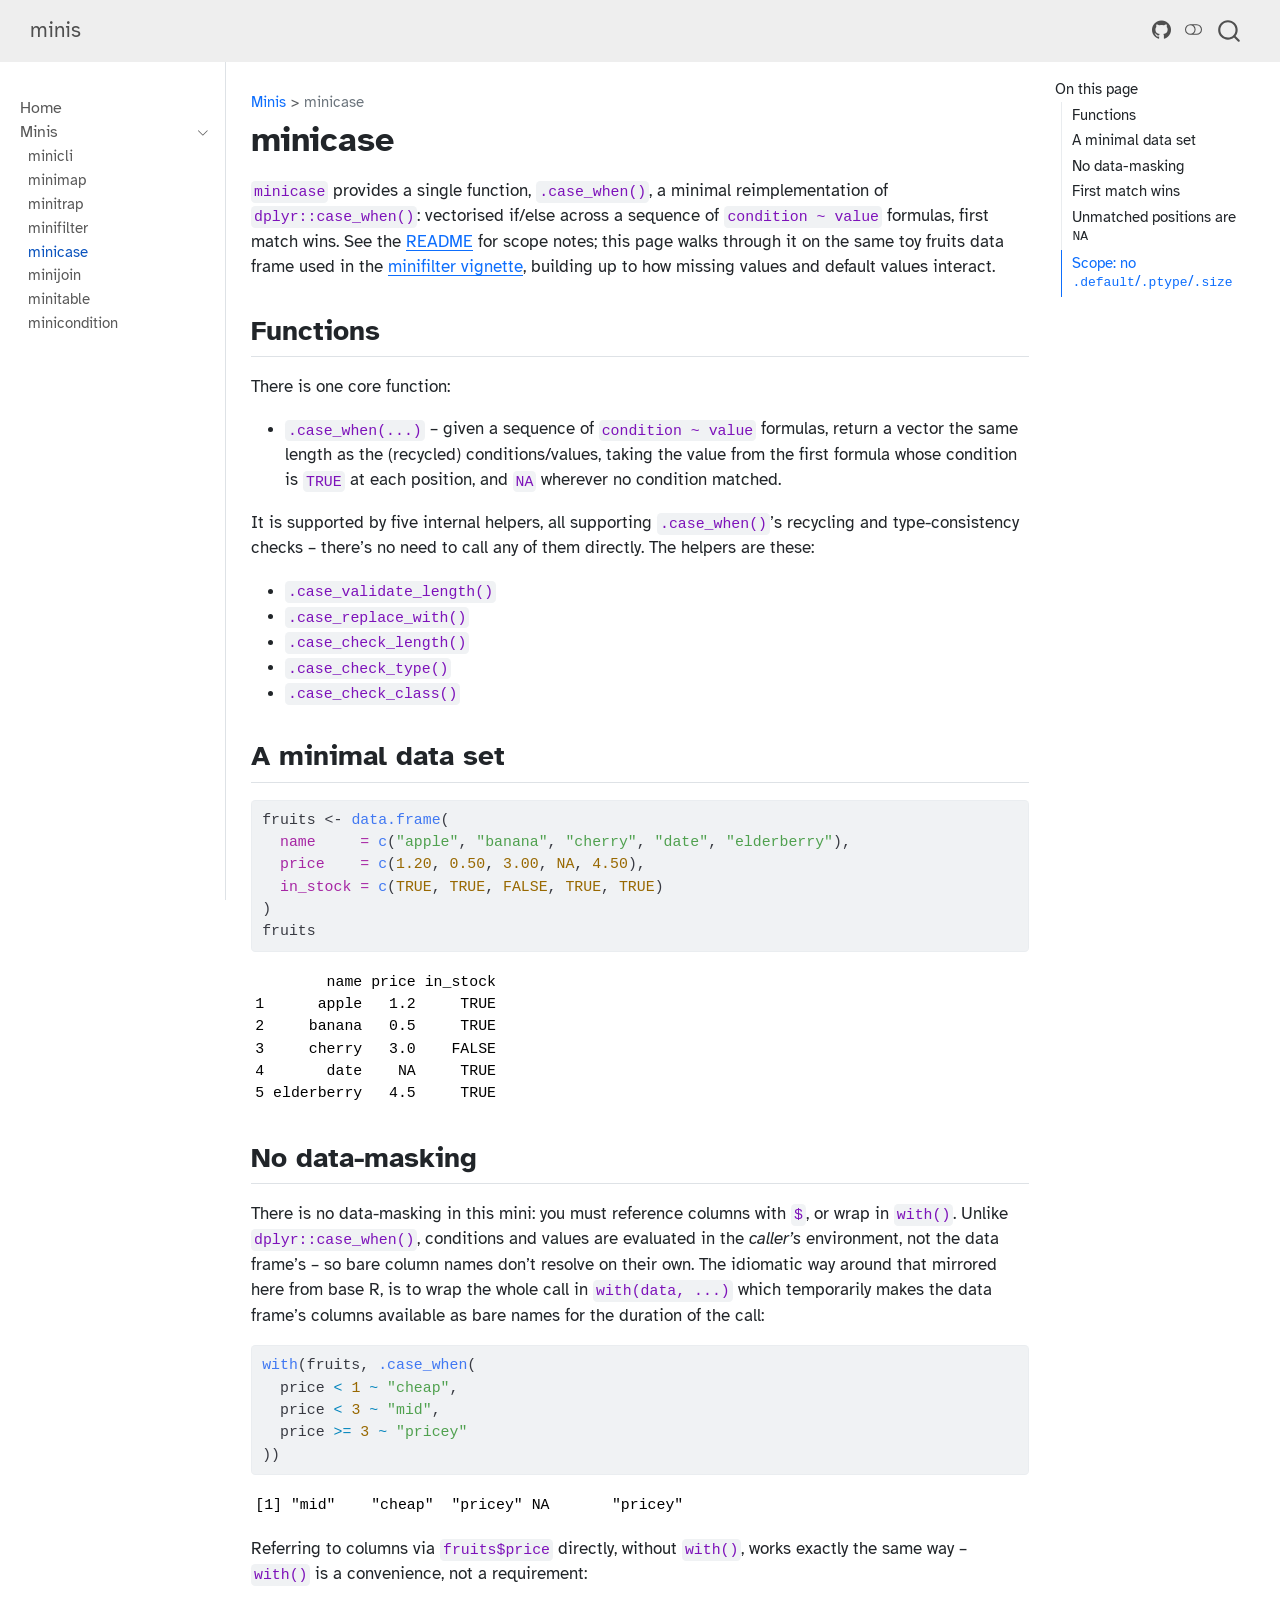
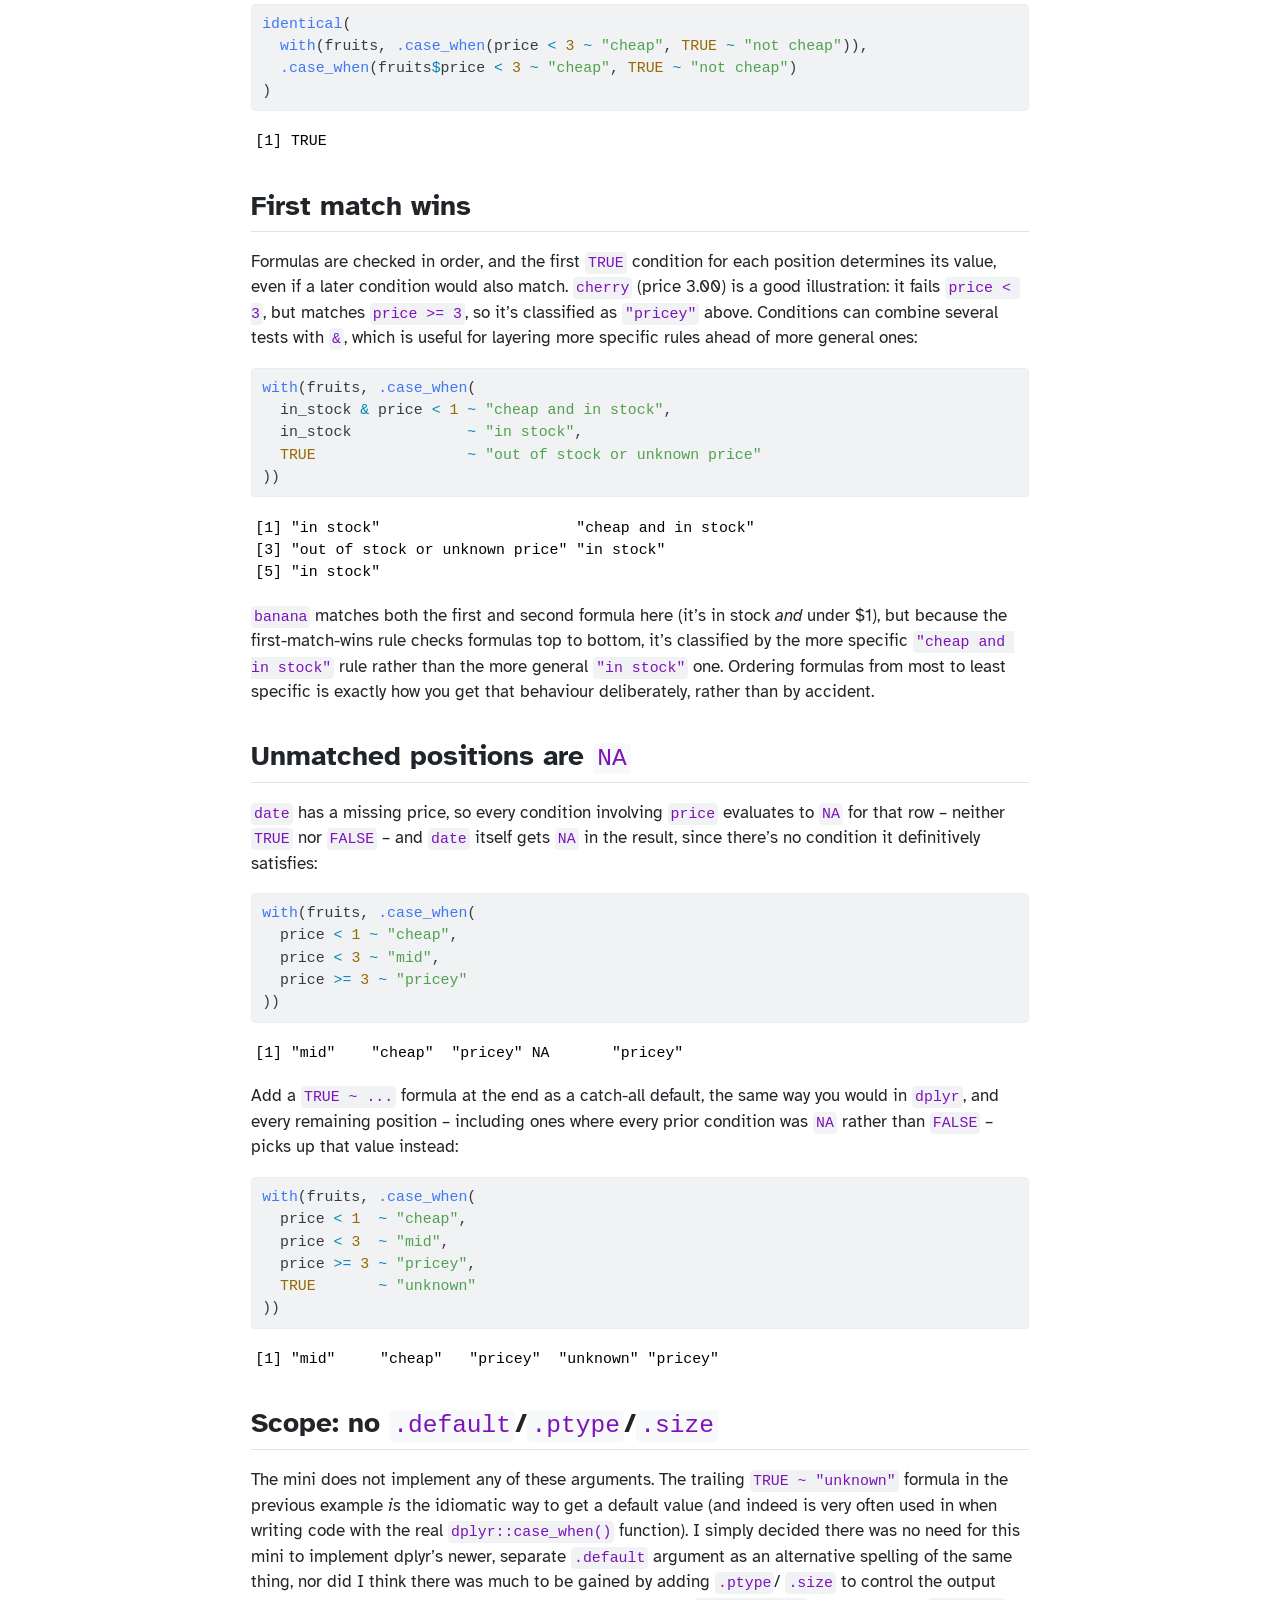
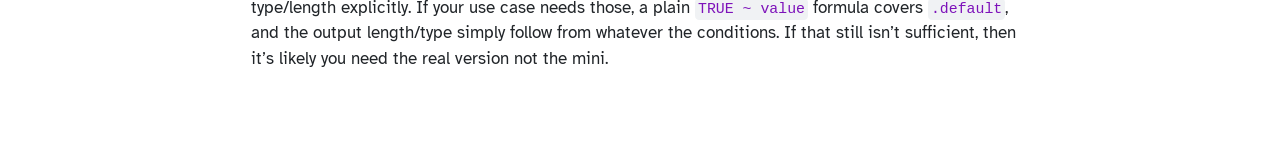
==== minicase/index.html @ badfed84 "deploy: 1a9bd877ef70dbb670480e370eb4e606cd970f09" ====
<!DOCTYPE html>
<html xmlns="http://www.w3.org/1999/xhtml" lang="en" xml:lang="en"><head>

<meta charset="utf-8">
<meta name="generator" content="quarto-1.10.18">

<meta name="viewport" content="width=device-width, initial-scale=1.0, user-scalable=yes">


<title>minicase – minis</title>
<style>
/* Default styles provided by pandoc.
** See https://pandoc.org/MANUAL.html#variables-for-html for config info.
*/
span.smallcaps{font-variant: small-caps;}
div.columns{display: flex; gap: 1.5em;}
div.column{flex: auto;}
@media screen {
div.columns{gap: min(4vw, 1.5em);}
div.column{overflow-x: auto;}
}
div.hanging-indent{margin-left: 1.5em; text-indent: -1.5em;}
ul.task-list{list-style: none;}
ul.task-list li input[type="checkbox"] {
  width: 0.8em;
  margin: 0 0.8em 0.2em -1em; /* quarto-specific, see https://github.com/quarto-dev/quarto-cli/issues/4556 */ 
  vertical-align: middle;
}
/* CSS for syntax highlighting */
html { -webkit-text-size-adjust: 100%; }
pre > code.sourceCode { white-space: pre; position: relative; }
pre > code.sourceCode > span { display: inline-block; line-height: 1.25; }
pre > code.sourceCode > span:empty { height: 1.2em; }
.sourceCode { overflow: visible; }
code.sourceCode > span { color: inherit; text-decoration: inherit; }
div.sourceCode { margin: 1em 0; }
pre.sourceCode { margin: 0; }
@media screen {
div.sourceCode { overflow: auto; }
}
@media print {
pre > code.sourceCode { white-space: pre-wrap; }
pre > code.sourceCode > span { text-indent: -5em; padding-left: 5em; }
}
pre.numberSource code
  { counter-reset: source-line 0; }
pre.numberSource code > span
  { position: relative; left: -4em; counter-increment: source-line; }
pre.numberSource code > span > a:first-child::before
  { content: counter(source-line);
    position: relative; left: -1em; text-align: right; vertical-align: baseline;
    border: none; display: inline-block;
    -webkit-touch-callout: none; -webkit-user-select: none;
    -khtml-user-select: none; -moz-user-select: none;
    -ms-user-select: none; user-select: none;
    padding: 0 4px; width: 4em;
  }
pre.numberSource { margin-left: 3em;  padding-left: 4px; }
div.sourceCode
  {   }
@media screen {
pre > code.sourceCode > span > a:first-child::before { text-decoration: underline; }
}
</style>


<script src="../site_libs/quarto-nav/quarto-nav.js"></script>
<script src="../site_libs/quarto-nav/headroom.min.js"></script>
<script src="../site_libs/clipboard/clipboard.min.js"></script>
<script src="../site_libs/quarto-search/autocomplete.umd.js"></script>
<script src="../site_libs/quarto-search/fuse.min.js"></script>
<script src="../site_libs/quarto-search/quarto-search.js"></script>
<meta name="quarto:offset" content="../">
<script src="../site_libs/quarto-html/quarto.js" type="module"></script>
<script src="../site_libs/quarto-html/tabsets/tabsets.js" type="module"></script>
<script src="../site_libs/quarto-html/popper.min.js"></script>
<script src="../site_libs/quarto-html/tippy.umd.min.js"></script>
<script src="../site_libs/quarto-html/anchor.min.js"></script>
<link href="../site_libs/quarto-html/tippy.css" rel="stylesheet">
<link href="../site_libs/quarto-html/quarto-syntax-highlighting-eec68b17241c1efd3eae2de50d816e3e.css" rel="stylesheet" class="quarto-color-scheme" id="quarto-text-highlighting-styles">
<link href="../site_libs/quarto-html/quarto-syntax-highlighting-dark-25dec783d6e1d11f8e0bba9e4fbb47f4.css" rel="stylesheet" class="quarto-color-scheme quarto-color-alternate" id="quarto-text-highlighting-styles">
<link href="../site_libs/quarto-html/quarto-syntax-highlighting-eec68b17241c1efd3eae2de50d816e3e.css" rel="stylesheet" class="quarto-color-scheme-extra" id="quarto-text-highlighting-styles">
<script src="../site_libs/bootstrap/bootstrap.min.js"></script>
<link href="../site_libs/bootstrap/bootstrap-icons.css" rel="stylesheet">
<link href="../site_libs/bootstrap/bootstrap-2d1cd947831fac04525025690101ce81.min.css" rel="stylesheet" append-hash="true" class="quarto-color-scheme" id="quarto-bootstrap" data-mode="light">
<link href="../site_libs/bootstrap/bootstrap-dark-ea5d96cbeb63a7c8b86b696ae6314387.min.css" rel="stylesheet" append-hash="true" class="quarto-color-scheme quarto-color-alternate" id="quarto-bootstrap" data-mode="dark">
<link href="../site_libs/bootstrap/bootstrap-2d1cd947831fac04525025690101ce81.min.css" rel="stylesheet" append-hash="true" class="quarto-color-scheme-extra" id="quarto-bootstrap" data-mode="light">
<script id="quarto-search-options" type="application/json">{
  "location": "navbar",
  "copy-button": false,
  "collapse-after": 3,
  "panel-placement": "end",
  "type": "overlay",
  "limit": 50,
  "keyboard-shortcut": [
    "f",
    "/",
    "s"
  ],
  "show-item-context": false,
  "language": {
    "search-no-results-text": "No results",
    "search-matching-documents-text": "matching documents",
    "search-copy-link-title": "Copy link to search",
    "search-hide-matches-text": "Hide additional matches",
    "search-more-match-text": "more match in this document",
    "search-more-matches-text": "more matches in this document",
    "search-clear-button-title": "Clear",
    "search-text-placeholder": "",
    "search-detached-cancel-button-title": "Cancel",
    "search-submit-button-title": "Submit",
    "search-label": "Search"
  }
}</script>


</head>

<body class="nav-sidebar docked nav-fixed quarto-light"><script id="quarto-html-before-body" type="application/javascript">
    const toggleBodyColorMode = (bsSheetEl) => {
      const mode = bsSheetEl.getAttribute("data-mode");
      const bodyEl = window.document.querySelector("body");
      if (mode === "dark") {
        bodyEl.classList.add("quarto-dark");
        bodyEl.classList.remove("quarto-light");
      } else {
        bodyEl.classList.add("quarto-light");
        bodyEl.classList.remove("quarto-dark");
      }
    }
    const toggleBodyColorPrimary = () => {
      const bsSheetEl = window.document.querySelector("link#quarto-bootstrap:not([rel=disabled-stylesheet])");
      if (bsSheetEl) {
        toggleBodyColorMode(bsSheetEl);
      }
    }
    const setColorSchemeToggle = (alternate) => {
      const toggles = window.document.querySelectorAll('.quarto-color-scheme-toggle');
      for (let i=0; i < toggles.length; i++) {
        const toggle = toggles[i];
        if (toggle) {
          if (alternate) {
            toggle.classList.add("alternate");
          } else {
            toggle.classList.remove("alternate");
          }
        }
      }
    };
    const toggleColorMode = (alternate) => {
      // Switch the stylesheets
      const primaryStylesheets = window.document.querySelectorAll('link.quarto-color-scheme:not(.quarto-color-alternate)');
      const alternateStylesheets = window.document.querySelectorAll('link.quarto-color-scheme.quarto-color-alternate');
      manageTransitions('#quarto-margin-sidebar .nav-link', false);
      if (alternate) {
        // note: dark is layered on light, we don't disable primary!
        enableStylesheet(alternateStylesheets);
        for (const sheetNode of alternateStylesheets) {
          if (sheetNode.id === "quarto-bootstrap") {
            toggleBodyColorMode(sheetNode);
          }
        }
      } else {
        disableStylesheet(alternateStylesheets);
        enableStylesheet(primaryStylesheets)
        toggleBodyColorPrimary();
      }
      manageTransitions('#quarto-margin-sidebar .nav-link', true);
      // Switch the toggles
      setColorSchemeToggle(alternate)
      // Hack to workaround the fact that safari doesn't
      // properly recolor the scrollbar when toggling (#1455)
      if (navigator.userAgent.indexOf('Safari') > 0 && navigator.userAgent.indexOf('Chrome') == -1) {
        manageTransitions("body", false);
        window.scrollTo(0, 1);
        setTimeout(() => {
          window.scrollTo(0, 0);
          manageTransitions("body", true);
        }, 40);
      }
    }
    const disableStylesheet = (stylesheets) => {
      for (let i=0; i < stylesheets.length; i++) {
        const stylesheet = stylesheets[i];
        stylesheet.rel = 'disabled-stylesheet';
      }
    }
    const enableStylesheet = (stylesheets) => {
      for (let i=0; i < stylesheets.length; i++) {
        const stylesheet = stylesheets[i];
        if(stylesheet.rel !== 'stylesheet') { // for Chrome, which will still FOUC without this check
          stylesheet.rel = 'stylesheet';
        }
      }
    }
    const manageTransitions = (selector, allowTransitions) => {
      const els = window.document.querySelectorAll(selector);
      for (let i=0; i < els.length; i++) {
        const el = els[i];
        if (allowTransitions) {
          el.classList.remove('notransition');
        } else {
          el.classList.add('notransition');
        }
      }
    }
    const isFileUrl = () => {
      return window.location.protocol === 'file:';
    }
    const hasAlternateSentinel = () => {
      let styleSentinel = getColorSchemeSentinel();
      if (styleSentinel !== null) {
        return styleSentinel === "alternate";
      } else {
        return false;
      }
    }
    const setStyleSentinel = (alternate) => {
      const value = alternate ? "alternate" : "default";
      if (!isFileUrl()) {
        window.localStorage.setItem("quarto-color-scheme", value);
      } else {
        localAlternateSentinel = value;
      }
    }
    const getColorSchemeSentinel = () => {
      if (!isFileUrl()) {
        const storageValue = window.localStorage.getItem("quarto-color-scheme");
        return storageValue != null ? storageValue : localAlternateSentinel;
      } else {
        return localAlternateSentinel;
      }
    }
    const toggleGiscusIfUsed = (isAlternate, darkModeDefault) => {
      const baseTheme = document.querySelector('#giscus-base-theme')?.value ?? 'light';
      const alternateTheme = document.querySelector('#giscus-alt-theme')?.value ?? 'dark';
      let newTheme = '';
      if(authorPrefersDark) {
        newTheme = isAlternate ? baseTheme : alternateTheme;
      } else {
        newTheme = isAlternate ? alternateTheme : baseTheme;
      }
      const changeGiscusTheme = () => {
        // From: https://github.com/giscus/giscus/issues/336
        const sendMessage = (message) => {
          const iframe = document.querySelector('iframe.giscus-frame');
          if (!iframe) return;
          iframe.contentWindow.postMessage({ giscus: message }, 'https://giscus.app');
        }
        sendMessage({
          setConfig: {
            theme: newTheme
          }
        });
      }
      const isGiscussLoaded = window.document.querySelector('iframe.giscus-frame') !== null;
      if (isGiscussLoaded) {
        changeGiscusTheme();
      }
    };
    const authorPrefersDark = false;
    const queryPrefersDark = window.matchMedia('(prefers-color-scheme: dark)');
    const darkModeDefault = queryPrefersDark.matches;
      document.querySelector('link#quarto-text-highlighting-styles.quarto-color-scheme-extra').rel = 'disabled-stylesheet';
      document.querySelector('link#quarto-bootstrap.quarto-color-scheme-extra').rel = 'disabled-stylesheet';
    let localAlternateSentinel = darkModeDefault ? 'alternate' : 'default';
    // Dark / light mode switch
    window.quartoToggleColorScheme = () => {
      // Read the current dark / light value
      let toAlternate = !hasAlternateSentinel();
      toggleColorMode(toAlternate);
      setStyleSentinel(toAlternate);
      toggleGiscusIfUsed(toAlternate, darkModeDefault);
      window.dispatchEvent(new Event('resize'));
    };
    queryPrefersDark.addEventListener("change", e => {
      if(window.localStorage.getItem("quarto-color-scheme") !== null)
        return;
      const alternate = e.matches
      toggleColorMode(alternate);
      localAlternateSentinel = e.matches ? 'alternate' : 'default'; // this is used alongside local storage!
      toggleGiscusIfUsed(alternate, darkModeDefault);
    });
    // Switch to dark mode if need be
    if (hasAlternateSentinel()) {
      toggleColorMode(true);
    } else {
      toggleColorMode(false);
    }
  </script>

<div id="quarto-search-results"></div>
  <header id="quarto-header" class="headroom fixed-top">
    <nav class="navbar navbar-expand-lg " data-bs-theme="dark">
      <div class="navbar-container container-fluid">
      <div class="navbar-brand-container mx-auto">
    <a class="navbar-brand" href="../index.html">
    <span class="navbar-title">minis</span>
    </a>
  </div>
            <div id="quarto-search" class="" title="Search"></div>
          <button class="navbar-toggler" type="button" data-bs-toggle="collapse" data-bs-target="#navbarCollapse" aria-controls="navbarCollapse" role="menu" aria-expanded="false" aria-label="Toggle navigation" onclick="if (window.quartoToggleHeadroom) { window.quartoToggleHeadroom(); }">
  <span class="navbar-toggler-icon"></span>
</button>
          <div class="collapse navbar-collapse" id="navbarCollapse">
            <ul class="navbar-nav navbar-nav-scroll ms-auto">
  <li class="nav-item compact">
    <a class="nav-link" href="https://github.com/djnavarro/minis"> <i class="bi bi-github" role="img">
</i> 
<span class="menu-text"></span></a>
  </li>  
</ul>
          </div> <!-- /navcollapse -->
            <div class="quarto-navbar-tools">
  <a href="" class="quarto-color-scheme-toggle quarto-navigation-tool  px-1" onclick="window.quartoToggleColorScheme(); return false;" title="Toggle dark mode"><i class="bi"></i></a>
</div>
      </div> <!-- /container-fluid -->
    </nav>
  <nav class="quarto-secondary-nav">
    <div class="container-fluid d-flex">
      <button type="button" class="quarto-btn-toggle btn" data-bs-toggle="collapse" role="button" data-bs-target=".quarto-sidebar-collapse-item" aria-controls="quarto-sidebar" aria-expanded="false" aria-label="Toggle sidebar navigation" onclick="if (window.quartoToggleHeadroom) { window.quartoToggleHeadroom(); }">
        <i class="bi bi-layout-text-sidebar-reverse"></i>
      </button>
        <nav class="quarto-page-breadcrumbs" aria-label="breadcrumb"><ol class="breadcrumb"><li class="breadcrumb-item"><a href="../minicli/index.html">Minis</a></li><li class="breadcrumb-item"><a href="../minicase/index.html">minicase</a></li></ol></nav>
        <a class="flex-grow-1" role="navigation" data-bs-toggle="collapse" data-bs-target=".quarto-sidebar-collapse-item" aria-controls="quarto-sidebar" aria-expanded="false" aria-label="Toggle sidebar navigation" onclick="if (window.quartoToggleHeadroom) { window.quartoToggleHeadroom(); }">      
        </a>
    </div>
  </nav>
</header>
<!-- content -->
<div id="quarto-content" class="quarto-container page-columns page-rows-contents page-layout-article page-navbar">
<!-- sidebar -->
  <nav id="quarto-sidebar" class="sidebar collapse collapse-horizontal quarto-sidebar-collapse-item sidebar-navigation docked overflow-auto">
    <div class="sidebar-menu-container"> 
    <ul class="list-unstyled mt-1">
        <li class="sidebar-item">
  <div class="sidebar-item-container"> 
  <a href="../index.html" class="sidebar-item-text sidebar-link">
 <span class="menu-text">Home</span></a>
  </div>
</li>
        <li class="sidebar-item sidebar-item-section">
      <div class="sidebar-item-container"> 
            <a class="sidebar-item-text sidebar-link text-start" data-bs-toggle="collapse" data-bs-target="#quarto-sidebar-section-1" role="navigation" aria-expanded="true">
 <span class="menu-text">Minis</span></a>
          <a class="sidebar-item-toggle text-start" data-bs-toggle="collapse" data-bs-target="#quarto-sidebar-section-1" role="navigation" aria-expanded="true" aria-label="Toggle section">
            <i class="bi bi-chevron-right ms-2"></i>
          </a> 
      </div>
      <ul id="quarto-sidebar-section-1" class="collapse list-unstyled sidebar-section depth1 show">  
          <li class="sidebar-item">
  <div class="sidebar-item-container"> 
  <a href="../minicli/index.html" class="sidebar-item-text sidebar-link">
 <span class="menu-text">minicli</span></a>
  </div>
</li>
          <li class="sidebar-item">
  <div class="sidebar-item-container"> 
  <a href="../minimap/index.html" class="sidebar-item-text sidebar-link">
 <span class="menu-text">minimap</span></a>
  </div>
</li>
          <li class="sidebar-item">
  <div class="sidebar-item-container"> 
  <a href="../minitrap/index.html" class="sidebar-item-text sidebar-link">
 <span class="menu-text">minitrap</span></a>
  </div>
</li>
          <li class="sidebar-item">
  <div class="sidebar-item-container"> 
  <a href="../minifilter/index.html" class="sidebar-item-text sidebar-link">
 <span class="menu-text">minifilter</span></a>
  </div>
</li>
          <li class="sidebar-item">
  <div class="sidebar-item-container"> 
  <a href="../minicase/index.html" class="sidebar-item-text sidebar-link active">
 <span class="menu-text">minicase</span></a>
  </div>
</li>
          <li class="sidebar-item">
  <div class="sidebar-item-container"> 
  <a href="../minijoin/index.html" class="sidebar-item-text sidebar-link">
 <span class="menu-text">minijoin</span></a>
  </div>
</li>
          <li class="sidebar-item">
  <div class="sidebar-item-container"> 
  <a href="../minitable/index.html" class="sidebar-item-text sidebar-link">
 <span class="menu-text">minitable</span></a>
  </div>
</li>
          <li class="sidebar-item">
  <div class="sidebar-item-container"> 
  <a href="../minicondition/index.html" class="sidebar-item-text sidebar-link">
 <span class="menu-text">minicondition</span></a>
  </div>
</li>
      </ul>
  </li>
    </ul>
    </div>
</nav>
<div id="quarto-sidebar-glass" class="quarto-sidebar-collapse-item" data-bs-toggle="collapse" data-bs-target=".quarto-sidebar-collapse-item"></div>
<!-- margin-sidebar -->
    <div id="quarto-margin-sidebar" class="sidebar margin-sidebar">
        <nav id="TOC" role="doc-toc" class="toc-active">
    <h2 id="toc-title">On this page</h2>
   
  <ul>
  <li><a href="#functions" id="toc-functions" class="nav-link active" data-scroll-target="#functions">Functions</a></li>
  <li><a href="#a-minimal-data-set" id="toc-a-minimal-data-set" class="nav-link" data-scroll-target="#a-minimal-data-set">A minimal data set</a></li>
  <li><a href="#no-data-masking" id="toc-no-data-masking" class="nav-link" data-scroll-target="#no-data-masking">No data-masking</a></li>
  <li><a href="#first-match-wins" id="toc-first-match-wins" class="nav-link" data-scroll-target="#first-match-wins">First match wins</a></li>
  <li><a href="#unmatched-positions-are-na" id="toc-unmatched-positions-are-na" class="nav-link" data-scroll-target="#unmatched-positions-are-na">Unmatched positions are <code>NA</code></a></li>
  <li><a href="#scope-no-.default.ptype.size" id="toc-scope-no-.default.ptype.size" class="nav-link" data-scroll-target="#scope-no-.default.ptype.size">Scope: no <code>.default</code>/<code>.ptype</code>/<code>.size</code></a></li>
  </ul>
</nav>
    </div>
<!-- main -->
<main class="content" id="quarto-document-content">


<header id="title-block-header" class="quarto-title-block default"><nav class="quarto-page-breadcrumbs quarto-title-breadcrumbs d-none d-lg-block" aria-label="breadcrumb"><ol class="breadcrumb"><li class="breadcrumb-item"><a href="../minicli/index.html">Minis</a></li><li class="breadcrumb-item"><a href="../minicase/index.html">minicase</a></li></ol></nav>
<div class="quarto-title">
<h1 class="title">minicase</h1>
</div>



<div class="quarto-title-meta">

    
  
    
  </div>
  


</header>


<p><code>minicase</code> provides a single function, <code>.case_when()</code>, a minimal reimplementation of <code>dplyr::case_when()</code>: vectorised if/else across a sequence of <code>condition ~ value</code> formulas, first match wins. See the <a href="https://github.com/djnavarro/minis/tree/main/minicase">README</a> for scope notes; this page walks through it on the same toy fruits data frame used in the <a href="../minifilter/">minifilter vignette</a>, building up to how missing values and default values interact.</p>
<section id="functions" class="level2">
<h2 class="anchored" data-anchor-id="functions">Functions</h2>
<p>There is one core function:</p>
<ul>
<li><code>.case_when(...)</code> – given a sequence of <code>condition ~ value</code> formulas, return a vector the same length as the (recycled) conditions/values, taking the value from the first formula whose condition is <code>TRUE</code> at each position, and <code>NA</code> wherever no condition matched.</li>
</ul>
<p>It is supported by five internal helpers, all supporting <code>.case_when()</code>’s recycling and type-consistency checks – there’s no need to call any of them directly. The helpers are these:</p>
<ul>
<li><code>.case_validate_length()</code></li>
<li><code>.case_replace_with()</code></li>
<li><code>.case_check_length()</code></li>
<li><code>.case_check_type()</code></li>
<li><code>.case_check_class()</code></li>
</ul>
</section>
<section id="a-minimal-data-set" class="level2">
<h2 class="anchored" data-anchor-id="a-minimal-data-set">A minimal data set</h2>
<div class="cell">
<div class="code-copy-outer-scaffold"><div class="sourceCode cell-code" id="cb1"><pre class="sourceCode r code-with-copy"><code class="sourceCode r"><span id="cb1-1"><a href="#cb1-1" aria-hidden="true" tabindex="-1"></a>fruits <span class="ot">&lt;-</span> <span class="fu">data.frame</span>(</span>
<span id="cb1-2"><a href="#cb1-2" aria-hidden="true" tabindex="-1"></a>  <span class="at">name     =</span> <span class="fu">c</span>(<span class="st">"apple"</span>, <span class="st">"banana"</span>, <span class="st">"cherry"</span>, <span class="st">"date"</span>, <span class="st">"elderberry"</span>),</span>
<span id="cb1-3"><a href="#cb1-3" aria-hidden="true" tabindex="-1"></a>  <span class="at">price    =</span> <span class="fu">c</span>(<span class="fl">1.20</span>, <span class="fl">0.50</span>, <span class="fl">3.00</span>, <span class="cn">NA</span>, <span class="fl">4.50</span>),</span>
<span id="cb1-4"><a href="#cb1-4" aria-hidden="true" tabindex="-1"></a>  <span class="at">in_stock =</span> <span class="fu">c</span>(<span class="cn">TRUE</span>, <span class="cn">TRUE</span>, <span class="cn">FALSE</span>, <span class="cn">TRUE</span>, <span class="cn">TRUE</span>)</span>
<span id="cb1-5"><a href="#cb1-5" aria-hidden="true" tabindex="-1"></a>)</span>
<span id="cb1-6"><a href="#cb1-6" aria-hidden="true" tabindex="-1"></a>fruits</span></code></pre></div><button title="Copy to Clipboard" class="code-copy-button"><i class="bi"></i></button></div>
<div class="cell-output cell-output-stdout">
<pre><code>        name price in_stock
1      apple   1.2     TRUE
2     banana   0.5     TRUE
3     cherry   3.0    FALSE
4       date    NA     TRUE
5 elderberry   4.5     TRUE</code></pre>
</div>
</div>
</section>
<section id="no-data-masking" class="level2">
<h2 class="anchored" data-anchor-id="no-data-masking">No data-masking</h2>
<p>There is no data-masking in this mini: you must reference columns with <code>$</code>, or wrap in <code>with()</code>. Unlike <code>dplyr::case_when()</code>, conditions and values are evaluated in the <em>caller’s</em> environment, not the data frame’s – so bare column names don’t resolve on their own. The idiomatic way around that mirrored here from base R, is to wrap the whole call in <code>with(data, ...)</code> which temporarily makes the data frame’s columns available as bare names for the duration of the call:</p>
<div class="cell">
<div class="code-copy-outer-scaffold"><div class="sourceCode cell-code" id="cb3"><pre class="sourceCode r code-with-copy"><code class="sourceCode r"><span id="cb3-1"><a href="#cb3-1" aria-hidden="true" tabindex="-1"></a><span class="fu">with</span>(fruits, <span class="fu">.case_when</span>(</span>
<span id="cb3-2"><a href="#cb3-2" aria-hidden="true" tabindex="-1"></a>  price <span class="sc">&lt;</span> <span class="dv">1</span> <span class="sc">~</span> <span class="st">"cheap"</span>,</span>
<span id="cb3-3"><a href="#cb3-3" aria-hidden="true" tabindex="-1"></a>  price <span class="sc">&lt;</span> <span class="dv">3</span> <span class="sc">~</span> <span class="st">"mid"</span>,</span>
<span id="cb3-4"><a href="#cb3-4" aria-hidden="true" tabindex="-1"></a>  price <span class="sc">&gt;=</span> <span class="dv">3</span> <span class="sc">~</span> <span class="st">"pricey"</span></span>
<span id="cb3-5"><a href="#cb3-5" aria-hidden="true" tabindex="-1"></a>))</span></code></pre></div><button title="Copy to Clipboard" class="code-copy-button"><i class="bi"></i></button></div>
<div class="cell-output cell-output-stdout">
<pre><code>[1] "mid"    "cheap"  "pricey" NA       "pricey"</code></pre>
</div>
</div>
<p>Referring to columns via <code>fruits$price</code> directly, without <code>with()</code>, works exactly the same way – <code>with()</code> is a convenience, not a requirement:</p>
<div class="cell">
<div class="code-copy-outer-scaffold"><div class="sourceCode cell-code" id="cb5"><pre class="sourceCode r code-with-copy"><code class="sourceCode r"><span id="cb5-1"><a href="#cb5-1" aria-hidden="true" tabindex="-1"></a><span class="fu">identical</span>(</span>
<span id="cb5-2"><a href="#cb5-2" aria-hidden="true" tabindex="-1"></a>  <span class="fu">with</span>(fruits, <span class="fu">.case_when</span>(price <span class="sc">&lt;</span> <span class="dv">3</span> <span class="sc">~</span> <span class="st">"cheap"</span>, <span class="cn">TRUE</span> <span class="sc">~</span> <span class="st">"not cheap"</span>)),</span>
<span id="cb5-3"><a href="#cb5-3" aria-hidden="true" tabindex="-1"></a>  <span class="fu">.case_when</span>(fruits<span class="sc">$</span>price <span class="sc">&lt;</span> <span class="dv">3</span> <span class="sc">~</span> <span class="st">"cheap"</span>, <span class="cn">TRUE</span> <span class="sc">~</span> <span class="st">"not cheap"</span>)</span>
<span id="cb5-4"><a href="#cb5-4" aria-hidden="true" tabindex="-1"></a>)</span></code></pre></div><button title="Copy to Clipboard" class="code-copy-button"><i class="bi"></i></button></div>
<div class="cell-output cell-output-stdout">
<pre><code>[1] TRUE</code></pre>
</div>
</div>
</section>
<section id="first-match-wins" class="level2">
<h2 class="anchored" data-anchor-id="first-match-wins">First match wins</h2>
<p>Formulas are checked in order, and the first <code>TRUE</code> condition for each position determines its value, even if a later condition would also match. <code>cherry</code> (price 3.00) is a good illustration: it fails <code>price &lt; 3</code>, but matches <code>price &gt;= 3</code>, so it’s classified as <code>"pricey"</code> above. Conditions can combine several tests with <code>&amp;</code>, which is useful for layering more specific rules ahead of more general ones:</p>
<div class="cell">
<div class="code-copy-outer-scaffold"><div class="sourceCode cell-code" id="cb7"><pre class="sourceCode r code-with-copy"><code class="sourceCode r"><span id="cb7-1"><a href="#cb7-1" aria-hidden="true" tabindex="-1"></a><span class="fu">with</span>(fruits, <span class="fu">.case_when</span>(</span>
<span id="cb7-2"><a href="#cb7-2" aria-hidden="true" tabindex="-1"></a>  in_stock <span class="sc">&amp;</span> price <span class="sc">&lt;</span> <span class="dv">1</span> <span class="sc">~</span> <span class="st">"cheap and in stock"</span>,</span>
<span id="cb7-3"><a href="#cb7-3" aria-hidden="true" tabindex="-1"></a>  in_stock             <span class="sc">~</span> <span class="st">"in stock"</span>,</span>
<span id="cb7-4"><a href="#cb7-4" aria-hidden="true" tabindex="-1"></a>  <span class="cn">TRUE</span>                 <span class="sc">~</span> <span class="st">"out of stock or unknown price"</span></span>
<span id="cb7-5"><a href="#cb7-5" aria-hidden="true" tabindex="-1"></a>))</span></code></pre></div><button title="Copy to Clipboard" class="code-copy-button"><i class="bi"></i></button></div>
<div class="cell-output cell-output-stdout">
<pre><code>[1] "in stock"                      "cheap and in stock"           
[3] "out of stock or unknown price" "in stock"                     
[5] "in stock"                     </code></pre>
</div>
</div>
<p><code>banana</code> matches both the first and second formula here (it’s in stock <em>and</em> under $1), but because the first-match-wins rule checks formulas top to bottom, it’s classified by the more specific <code>"cheap and in stock"</code> rule rather than the more general <code>"in stock"</code> one. Ordering formulas from most to least specific is exactly how you get that behaviour deliberately, rather than by accident.</p>
</section>
<section id="unmatched-positions-are-na" class="level2">
<h2 class="anchored" data-anchor-id="unmatched-positions-are-na">Unmatched positions are <code>NA</code></h2>
<p><code>date</code> has a missing price, so every condition involving <code>price</code> evaluates to <code>NA</code> for that row – neither <code>TRUE</code> nor <code>FALSE</code> – and <code>date</code> itself gets <code>NA</code> in the result, since there’s no condition it definitively satisfies:</p>
<div class="cell">
<div class="code-copy-outer-scaffold"><div class="sourceCode cell-code" id="cb9"><pre class="sourceCode r code-with-copy"><code class="sourceCode r"><span id="cb9-1"><a href="#cb9-1" aria-hidden="true" tabindex="-1"></a><span class="fu">with</span>(fruits, <span class="fu">.case_when</span>(</span>
<span id="cb9-2"><a href="#cb9-2" aria-hidden="true" tabindex="-1"></a>  price <span class="sc">&lt;</span> <span class="dv">1</span> <span class="sc">~</span> <span class="st">"cheap"</span>,</span>
<span id="cb9-3"><a href="#cb9-3" aria-hidden="true" tabindex="-1"></a>  price <span class="sc">&lt;</span> <span class="dv">3</span> <span class="sc">~</span> <span class="st">"mid"</span>,</span>
<span id="cb9-4"><a href="#cb9-4" aria-hidden="true" tabindex="-1"></a>  price <span class="sc">&gt;=</span> <span class="dv">3</span> <span class="sc">~</span> <span class="st">"pricey"</span></span>
<span id="cb9-5"><a href="#cb9-5" aria-hidden="true" tabindex="-1"></a>))</span></code></pre></div><button title="Copy to Clipboard" class="code-copy-button"><i class="bi"></i></button></div>
<div class="cell-output cell-output-stdout">
<pre><code>[1] "mid"    "cheap"  "pricey" NA       "pricey"</code></pre>
</div>
</div>
<p>Add a <code>TRUE ~ ...</code> formula at the end as a catch-all default, the same way you would in <code>dplyr</code>, and every remaining position – including ones where every prior condition was <code>NA</code> rather than <code>FALSE</code> – picks up that value instead:</p>
<div class="cell">
<div class="code-copy-outer-scaffold"><div class="sourceCode cell-code" id="cb11"><pre class="sourceCode r code-with-copy"><code class="sourceCode r"><span id="cb11-1"><a href="#cb11-1" aria-hidden="true" tabindex="-1"></a><span class="fu">with</span>(fruits, <span class="fu">.case_when</span>(</span>
<span id="cb11-2"><a href="#cb11-2" aria-hidden="true" tabindex="-1"></a>  price <span class="sc">&lt;</span> <span class="dv">1</span>  <span class="sc">~</span> <span class="st">"cheap"</span>,</span>
<span id="cb11-3"><a href="#cb11-3" aria-hidden="true" tabindex="-1"></a>  price <span class="sc">&lt;</span> <span class="dv">3</span>  <span class="sc">~</span> <span class="st">"mid"</span>,</span>
<span id="cb11-4"><a href="#cb11-4" aria-hidden="true" tabindex="-1"></a>  price <span class="sc">&gt;=</span> <span class="dv">3</span> <span class="sc">~</span> <span class="st">"pricey"</span>,</span>
<span id="cb11-5"><a href="#cb11-5" aria-hidden="true" tabindex="-1"></a>  <span class="cn">TRUE</span>       <span class="sc">~</span> <span class="st">"unknown"</span></span>
<span id="cb11-6"><a href="#cb11-6" aria-hidden="true" tabindex="-1"></a>))</span></code></pre></div><button title="Copy to Clipboard" class="code-copy-button"><i class="bi"></i></button></div>
<div class="cell-output cell-output-stdout">
<pre><code>[1] "mid"     "cheap"   "pricey"  "unknown" "pricey" </code></pre>
</div>
</div>
</section>
<section id="scope-no-.default.ptype.size" class="level2">
<h2 class="anchored" data-anchor-id="scope-no-.default.ptype.size">Scope: no <code>.default</code>/<code>.ptype</code>/<code>.size</code></h2>
<p>The mini does not implement any of these arguments. The trailing <code>TRUE ~ "unknown"</code> formula in the previous example <em>is</em> the idiomatic way to get a default value (and indeed is very often used in when writing code with the real <code>dplyr::case_when()</code> function). I simply decided there was no need for this mini to implement dplyr’s newer, separate <code>.default</code> argument as an alternative spelling of the same thing, nor did I think there was much to be gained by adding <code>.ptype</code>/ <code>.size</code> to control the output type/length explicitly. If your use case needs those, a plain <code>TRUE ~ value</code> formula covers <code>.default</code>, and the output length/type simply follow from whatever the conditions. If that still isn’t sufficient, then it’s likely you need the real version not the mini.</p>


</section>

</main> <!-- /main -->
<script id="quarto-html-after-body" type="application/javascript">
  window.document.addEventListener("DOMContentLoaded", function (event) {
    // Ensure there is a toggle, if there isn't float one in the top right
    if (window.document.querySelector('.quarto-color-scheme-toggle') === null) {
      const a = window.document.createElement('a');
      a.classList.add('top-right');
      a.classList.add('quarto-color-scheme-toggle');
      a.href = "";
      a.onclick = function() { try { window.quartoToggleColorScheme(); } catch {} return false; };
      const i = window.document.createElement("i");
      i.classList.add('bi');
      a.appendChild(i);
      window.document.body.appendChild(a);
    }
    setColorSchemeToggle(hasAlternateSentinel())
    const icon = "";
    const anchorJS = new window.AnchorJS();
    anchorJS.options = {
      placement: 'right',
      icon: icon
    };
    anchorJS.add('.anchored');
    const isCodeAnnotation = (el) => {
      for (const clz of el.classList) {
        if (clz.startsWith('code-annotation-')) {                     
          return true;
        }
      }
      return false;
    }
    const onCopySuccess = function(e) {
      // button target
      const button = e.trigger;
      // don't keep focus
      button.blur();
      // flash "checked"
      button.classList.add('code-copy-button-checked');
      var currentTitle = button.getAttribute("title");
      button.setAttribute("title", "Copied!");
      let tooltip;
      if (window.bootstrap) {
        button.setAttribute("data-bs-toggle", "tooltip");
        button.setAttribute("data-bs-placement", "left");
        button.setAttribute("data-bs-title", "Copied!");
        tooltip = new bootstrap.Tooltip(button, 
          { trigger: "manual", 
            customClass: "code-copy-button-tooltip",
            offset: [0, -8]});
        tooltip.show();    
      }
      setTimeout(function() {
        if (tooltip) {
          tooltip.hide();
          button.removeAttribute("data-bs-title");
          button.removeAttribute("data-bs-toggle");
          button.removeAttribute("data-bs-placement");
        }
        button.setAttribute("title", currentTitle);
        button.classList.remove('code-copy-button-checked');
      }, 1000);
      // clear code selection
      e.clearSelection();
    }
    const getTextToCopy = function(trigger) {
      const outerScaffold = trigger.parentElement.cloneNode(true);
      const codeEl = outerScaffold.querySelector('code');
      for (const childEl of codeEl.children) {
        if (isCodeAnnotation(childEl)) {
          childEl.remove();
        }
      }
      return codeEl.innerText;
    }
    const clipboard = new window.ClipboardJS('.code-copy-button:not([data-in-quarto-modal])', {
      text: getTextToCopy
    });
    clipboard.on('success', onCopySuccess);
    if (window.document.getElementById('quarto-embedded-source-code-modal')) {
      const clipboardModal = new window.ClipboardJS('.code-copy-button[data-in-quarto-modal]', {
        text: getTextToCopy,
        container: window.document.getElementById('quarto-embedded-source-code-modal')
      });
      clipboardModal.on('success', onCopySuccess);
    }
      var localhostRegex = new RegExp(/^(?:http|https):\/\/localhost\:?[0-9]*\//);
      var mailtoRegex = new RegExp(/^mailto:/);
        var filterRegex = new RegExp('/' + window.location.host + '/');
      var isInternal = (href) => {
          return filterRegex.test(href) || localhostRegex.test(href) || mailtoRegex.test(href);
      }
      // Inspect non-navigation links and adorn them if external
     var links = window.document.querySelectorAll('a[href]:not(.nav-link):not(.navbar-brand):not(.toc-action):not(.sidebar-link):not(.sidebar-item-toggle):not(.pagination-link):not(.no-external):not([aria-hidden]):not(.dropdown-item):not(.quarto-navigation-tool):not(.about-link)');
      for (var i=0; i<links.length; i++) {
        const link = links[i];
        if (!isInternal(link.href)) {
          // undo the damage that might have been done by quarto-nav.js in the case of
          // links that we want to consider external
          if (link.dataset.originalHref !== undefined) {
            link.href = link.dataset.originalHref;
          }
        }
      }
    function tippyHover(el, contentFn, onTriggerFn, onUntriggerFn) {
      const config = {
        allowHTML: true,
        maxWidth: 500,
        delay: 100,
        arrow: false,
        appendTo: function(el) {
            return el.parentElement;
        },
        interactive: true,
        interactiveBorder: 10,
        theme: 'quarto',
        placement: 'bottom-start',
      };
      if (contentFn) {
        config.content = contentFn;
      }
      if (onTriggerFn) {
        config.onTrigger = onTriggerFn;
      }
      if (onUntriggerFn) {
        config.onUntrigger = onUntriggerFn;
      }
      window.tippy(el, config); 
    }
    const noterefs = window.document.querySelectorAll('a[role="doc-noteref"]');
    for (var i=0; i<noterefs.length; i++) {
      const ref = noterefs[i];
      tippyHover(ref, function() {
        // use id or data attribute instead here
        let href = ref.getAttribute('data-footnote-href') || ref.getAttribute('href');
        try { href = new URL(href).hash; } catch {}
        const id = href.replace(/^#\/?/, "");
        const note = window.document.getElementById(id);
        if (note) {
          return note.innerHTML;
        } else {
          return "";
        }
      });
    }
    const xrefs = window.document.querySelectorAll('a.quarto-xref');
    const processXRef = (id, note) => {
      // Strip column container classes
      const stripColumnClz = (el) => {
        el.classList.remove("page-full", "page-columns");
        if (el.children) {
          for (const child of el.children) {
            stripColumnClz(child);
          }
        }
      }
      stripColumnClz(note)
      if (id === null || id.startsWith('sec-')) {
        // Special case sections, only their first couple elements
        const container = document.createElement("div");
        if (note.children && note.children.length > 2) {
          container.appendChild(note.children[0].cloneNode(true));
          for (let i = 1; i < note.children.length; i++) {
            const child = note.children[i];
            if (child.tagName === "P" && child.innerText === "") {
              continue;
            } else {
              container.appendChild(child.cloneNode(true));
              break;
            }
          }
          if (window.Quarto?.typesetMath) {
            window.Quarto.typesetMath(container);
          }
          return container.innerHTML
        } else {
          if (window.Quarto?.typesetMath) {
            window.Quarto.typesetMath(note);
          }
          return note.innerHTML;
        }
      } else {
        // Remove any anchor links if they are present
        const anchorLink = note.querySelector('a.anchorjs-link');
        if (anchorLink) {
          anchorLink.remove();
        }
        if (window.Quarto?.typesetMath) {
          window.Quarto.typesetMath(note);
        }
        if (note.classList.contains("callout")) {
          return note.outerHTML;
        } else {
          return note.innerHTML;
        }
      }
    }
    for (var i=0; i<xrefs.length; i++) {
      const xref = xrefs[i];
      tippyHover(xref, undefined, function(instance) {
        instance.disable();
        let url = xref.getAttribute('href');
        let hash = undefined; 
        if (url.startsWith('#')) {
          hash = url;
        } else {
          try { hash = new URL(url).hash; } catch {}
        }
        if (hash) {
          const id = hash.replace(/^#\/?/, "");
          const note = window.document.getElementById(id);
          if (note !== null) {
            try {
              const html = processXRef(id, note.cloneNode(true));
              instance.setContent(html);
            } finally {
              instance.enable();
              instance.show();
            }
          } else {
            // See if we can fetch this
            fetch(url.split('#')[0])
            .then(res => res.text())
            .then(html => {
              const parser = new DOMParser();
              const htmlDoc = parser.parseFromString(html, "text/html");
              const note = htmlDoc.getElementById(id);
              if (note !== null) {
                const html = processXRef(id, note);
                instance.setContent(html);
              } 
            }).finally(() => {
              instance.enable();
              instance.show();
            });
          }
        } else {
          // See if we can fetch a full url (with no hash to target)
          // This is a special case and we should probably do some content thinning / targeting
          fetch(url)
          .then(res => res.text())
          .then(html => {
            const parser = new DOMParser();
            const htmlDoc = parser.parseFromString(html, "text/html");
            const note = htmlDoc.querySelector('main.content');
            if (note !== null) {
              // This should only happen for chapter cross references
              // (since there is no id in the URL)
              // remove the first header
              if (note.children.length > 0 && note.children[0].tagName === "HEADER") {
                note.children[0].remove();
              }
              const html = processXRef(null, note);
              instance.setContent(html);
            } 
          }).finally(() => {
            instance.enable();
            instance.show();
          });
        }
      }, function(instance) {
      });
    }
        let selectedAnnoteEl;
        const selectorForAnnotation = ( cell, annotation) => {
          let cellAttr = 'data-code-cell="' + cell + '"';
          let lineAttr = 'data-code-annotation="' +  annotation + '"';
          const selector = 'span[' + cellAttr + '][' + lineAttr + ']';
          return selector;
        }
        const selectCodeLines = (annoteEl) => {
          const doc = window.document;
          const targetCell = annoteEl.getAttribute("data-target-cell");
          const targetAnnotation = annoteEl.getAttribute("data-target-annotation");
          const annoteSpan = window.document.querySelector(selectorForAnnotation(targetCell, targetAnnotation));
          const lines = annoteSpan.getAttribute("data-code-lines").split(",");
          const lineIds = lines.map((line) => {
            return targetCell + "-" + line;
          })
          let top = null;
          let height = null;
          let parent = null;
          if (lineIds.length > 0) {
              //compute the position of the single el (top and bottom and make a div)
              const el = window.document.getElementById(lineIds[0]);
              top = el.offsetTop;
              height = el.offsetHeight;
              parent = el.parentElement.parentElement;
            if (lineIds.length > 1) {
              const lastEl = window.document.getElementById(lineIds[lineIds.length - 1]);
              const bottom = lastEl.offsetTop + lastEl.offsetHeight;
              height = bottom - top;
            }
            if (top !== null && height !== null && parent !== null) {
              // cook up a div (if necessary) and position it 
              let div = window.document.getElementById("code-annotation-line-highlight");
              if (div === null) {
                div = window.document.createElement("div");
                div.setAttribute("id", "code-annotation-line-highlight");
                div.style.position = 'absolute';
                parent.appendChild(div);
              }
              div.style.top = top - 2 + "px";
              div.style.height = height + 4 + "px";
              div.style.left = 0;
              let gutterDiv = window.document.getElementById("code-annotation-line-highlight-gutter");
              if (gutterDiv === null) {
                gutterDiv = window.document.createElement("div");
                gutterDiv.setAttribute("id", "code-annotation-line-highlight-gutter");
                gutterDiv.style.position = 'absolute';
                const codeCell = window.document.getElementById(targetCell);
                const gutter = codeCell.querySelector('.code-annotation-gutter');
                gutter.appendChild(gutterDiv);
              }
              gutterDiv.style.top = top - 2 + "px";
              gutterDiv.style.height = height + 4 + "px";
            }
            selectedAnnoteEl = annoteEl;
          }
        };
        const unselectCodeLines = () => {
          const elementsIds = ["code-annotation-line-highlight", "code-annotation-line-highlight-gutter"];
          elementsIds.forEach((elId) => {
            const div = window.document.getElementById(elId);
            if (div) {
              div.remove();
            }
          });
          selectedAnnoteEl = undefined;
        };
          // Handle positioning of the toggle
      window.addEventListener(
        "resize",
        throttle(() => {
          elRect = undefined;
          if (selectedAnnoteEl) {
            selectCodeLines(selectedAnnoteEl);
          }
        }, 10)
      );
      function throttle(fn, ms) {
      let throttle = false;
      let timer;
        return (...args) => {
          if(!throttle) { // first call gets through
              fn.apply(this, args);
              throttle = true;
          } else { // all the others get throttled
              if(timer) clearTimeout(timer); // cancel #2
              timer = setTimeout(() => {
                fn.apply(this, args);
                timer = throttle = false;
              }, ms);
          }
        };
      }
        // Attach click handler to the DT
        const annoteDls = window.document.querySelectorAll('dt[data-target-cell]');
        for (const annoteDlNode of annoteDls) {
          annoteDlNode.addEventListener('click', (event) => {
            const clickedEl = event.target;
            if (clickedEl !== selectedAnnoteEl) {
              unselectCodeLines();
              const activeEl = window.document.querySelector('dt[data-target-cell].code-annotation-active');
              if (activeEl) {
                activeEl.classList.remove('code-annotation-active');
              }
              selectCodeLines(clickedEl);
              clickedEl.classList.add('code-annotation-active');
            } else {
              // Unselect the line
              unselectCodeLines();
              clickedEl.classList.remove('code-annotation-active');
            }
          });
        }
    const findCites = (el) => {
      const parentEl = el.parentElement;
      if (parentEl) {
        const cites = parentEl.dataset.cites;
        if (cites) {
          return {
            el,
            cites: cites.split(' ')
          };
        } else {
          return findCites(el.parentElement)
        }
      } else {
        return undefined;
      }
    };
    var bibliorefs = window.document.querySelectorAll('a[role="doc-biblioref"]');
    for (var i=0; i<bibliorefs.length; i++) {
      const ref = bibliorefs[i];
      const citeInfo = findCites(ref);
      if (citeInfo) {
        tippyHover(citeInfo.el, function() {
          var popup = window.document.createElement('div');
          citeInfo.cites.forEach(function(cite) {
            var citeDiv = window.document.createElement('div');
            citeDiv.classList.add('hanging-indent');
            citeDiv.classList.add('csl-entry');
            var biblioDiv = window.document.getElementById('ref-' + cite);
            if (biblioDiv) {
              citeDiv.innerHTML = biblioDiv.innerHTML;
            }
            popup.appendChild(citeDiv);
          });
          return popup.innerHTML;
        });
      }
    }
  });
  </script>
</div> <!-- /content -->




</body></html>
---- site_libs/quarto-html/tippy.css ----
.tippy-box[data-animation=fade][data-state=hidden]{opacity:0}[data-tippy-root]{max-width:calc(100vw - 10px)}.tippy-box{position:relative;background-color:#333;color:#fff;border-radius:4px;font-size:14px;line-height:1.4;white-space:normal;outline:0;transition-property:transform,visibility,opacity}.tippy-box[data-placement^=top]>.tippy-arrow{bottom:0}.tippy-box[data-placement^=top]>.tippy-arrow:before{bottom:-7px;left:0;border-width:8px 8px 0;border-top-color:initial;transform-origin:center top}.tippy-box[data-placement^=bottom]>.tippy-arrow{top:0}.tippy-box[data-placement^=bottom]>.tippy-arrow:before{top:-7px;left:0;border-width:0 8px 8px;border-bottom-color:initial;transform-origin:center bottom}.tippy-box[data-placement^=left]>.tippy-arrow{right:0}.tippy-box[data-placement^=left]>.tippy-arrow:before{border-width:8px 0 8px 8px;border-left-color:initial;right:-7px;transform-origin:center left}.tippy-box[data-placement^=right]>.tippy-arrow{left:0}.tippy-box[data-placement^=right]>.tippy-arrow:before{left:-7px;border-width:8px 8px 8px 0;border-right-color:initial;transform-origin:center right}.tippy-box[data-inertia][data-state=visible]{transition-timing-function:cubic-bezier(.54,1.5,.38,1.11)}.tippy-arrow{width:16px;height:16px;color:#333}.tippy-arrow:before{content:"";position:absolute;border-color:transparent;border-style:solid}.tippy-content{position:relative;padding:5px 9px;z-index:1}
---- site_libs/quarto-html/quarto-syntax-highlighting-eec68b17241c1efd3eae2de50d816e3e.css ----
/* quarto syntax highlight colors */
:root {
  --quarto-hl-al-color: #95da4c;
  --quarto-hl-an-color: #50a14f;
  --quarto-hl-at-color: #a626a4;
  --quarto-hl-bn-color: #986801;
  --quarto-hl-bu-color: #a626a4;
  --quarto-hl-ch-color: #50a14f;
  --quarto-hl-co-color: #a0a1a7;
  --quarto-hl-cv-color: #e45649;
  --quarto-hl-cn-color: #986801;
  --quarto-hl-cf-color: #a626a4;
  --quarto-hl-dt-color: #a626a4;
  --quarto-hl-dv-color: #986801;
  --quarto-hl-do-color: #e45649;
  --quarto-hl-er-color: #f44747;
  --quarto-hl-ex-color: #4078f2;
  --quarto-hl-fl-color: #986801;
  --quarto-hl-fu-color: #4078f2;
  --quarto-hl-im-color: #50a14f;
  --quarto-hl-in-color: #c45b00;
  --quarto-hl-kw-color: #a626a4;
  --quarto-hl-op-color: #a626a4;
  --quarto-hl-pp-color: #a626a4;
  --quarto-hl-re-color: #2980b9;
  --quarto-hl-sc-color: #0184bc;
  --quarto-hl-ss-color: #da4453;
  --quarto-hl-st-color: #50a14f;
  --quarto-hl-va-color: #e45649;
  --quarto-hl-vs-color: #da4453;
  --quarto-hl-wa-color: #da4453;
}

/* other quarto variables */
:root {
  --quarto-font-monospace: SFMono-Regular, Menlo, Monaco, Consolas, "Liberation Mono", "Courier New", monospace;
}

/* syntax highlight based on Pandoc's rules */
pre > code.sourceCode > span {
  color: #383a42;
}

code.sourceCode > span {
  color: #383a42;
}

div.sourceCode,
div.sourceCode pre.sourceCode {
  color: #383a42;
}

/* Normal */
code span {
  color: #383a42;
}

/* Alert */
code span.al {
  background-color: #4d1f24;
  font-weight: bold;
  color: #95da4c;
}

/* Annotation */
code span.an {
  color: #50a14f;
}

/* Attribute */
code span.at {
  color: #a626a4;
}

/* BaseN */
code span.bn {
  color: #986801;
}

/* BuiltIn */
code span.bu {
  color: #a626a4;
}

/* ControlFlow */
code span.cf {
  color: #a626a4;
}

/* Char */
code span.ch {
  color: #50a14f;
}

/* Constant */
code span.cn {
  color: #986801;
}

/* Comment */
code span.co {
  font-style: italic;
  color: #a0a1a7;
}

/* CommentVar */
code span.cv {
  font-style: italic;
  color: #e45649;
}

/* Documentation */
code span.do {
  color: #e45649;
}

/* DataType */
code span.dt {
  color: #a626a4;
}

/* DecVal */
code span.dv {
  color: #986801;
}

/* Error */
code span.er {
  color: #f44747;
  text-decoration: underline;
}

/* Extension */
code span.ex {
  font-weight: bold;
  color: #4078f2;
}

/* Float */
code span.fl {
  color: #986801;
}

/* Function */
code span.fu {
  color: #4078f2;
}

/* Import */
code span.im {
  color: #50a14f;
}

/* Information */
code span.in {
  color: #c45b00;
}

/* Keyword */
code span.kw {
  color: #a626a4;
}

/* Operator */
code span.op {
  color: #a626a4;
}

/* Preprocessor */
code span.pp {
  color: #a626a4;
}

/* RegionMarker */
code span.re {
  background-color: #153042;
  color: #2980b9;
}

/* SpecialChar */
code span.sc {
  color: #0184bc;
}

/* SpecialString */
code span.ss {
  color: #da4453;
}

/* String */
code span.st {
  color: #50a14f;
}

/* Variable */
code span.va {
  color: #e45649;
}

/* VerbatimString */
code span.vs {
  color: #da4453;
}

/* Warning */
code span.wa {
  color: #da4453;
}

.prevent-inlining {
  content: "</";
}

/*# sourceMappingURL=02661fbacfa289bc94e36756b94767a8.css.map */
---- site_libs/quarto-html/quarto-syntax-highlighting-dark-25dec783d6e1d11f8e0bba9e4fbb47f4.css ----
/* quarto syntax highlight colors */
:root {
  --quarto-hl-al-color: #95da4c;
  --quarto-hl-an-color: #98c379;
  --quarto-hl-at-color: #c678dd;
  --quarto-hl-bn-color: #d19a66;
  --quarto-hl-bu-color: #c678dd;
  --quarto-hl-ch-color: #98c379;
  --quarto-hl-co-color: #5c6370;
  --quarto-hl-cv-color: #e06c75;
  --quarto-hl-cn-color: #d19a66;
  --quarto-hl-cf-color: #c678dd;
  --quarto-hl-dt-color: #c678dd;
  --quarto-hl-dv-color: #d19a66;
  --quarto-hl-do-color: #a43340;
  --quarto-hl-er-color: #f44747;
  --quarto-hl-ex-color: #61afef;
  --quarto-hl-fl-color: #d19a66;
  --quarto-hl-fu-color: #61afef;
  --quarto-hl-im-color: #98c379;
  --quarto-hl-in-color: #c45b00;
  --quarto-hl-kw-color: #c678dd;
  --quarto-hl-op-color: #c678dd;
  --quarto-hl-pp-color: #c678dd;
  --quarto-hl-re-color: #2980b9;
  --quarto-hl-sc-color: #56b6c2;
  --quarto-hl-ss-color: #da4453;
  --quarto-hl-st-color: #98c379;
  --quarto-hl-va-color: #e06c75;
  --quarto-hl-vs-color: #da4453;
  --quarto-hl-wa-color: #da4453;
}

/* other quarto variables */
:root {
  --quarto-font-monospace: SFMono-Regular, Menlo, Monaco, Consolas, "Liberation Mono", "Courier New", monospace;
}

/* syntax highlight based on Pandoc's rules */
pre > code.sourceCode > span {
  color: #abb2bf;
}

code.sourceCode > span {
  color: #abb2bf;
}

div.sourceCode,
div.sourceCode pre.sourceCode {
  color: #abb2bf;
}

/* Normal */
code span {
  color: #abb2bf;
}

/* Alert */
code span.al {
  background-color: #4d1f24;
  font-weight: bold;
  color: #95da4c;
}

/* Annotation */
code span.an {
  color: #98c379;
}

/* Attribute */
code span.at {
  color: #c678dd;
}

/* BaseN */
code span.bn {
  color: #d19a66;
}

/* BuiltIn */
code span.bu {
  color: #c678dd;
}

/* ControlFlow */
code span.cf {
  color: #c678dd;
}

/* Char */
code span.ch {
  color: #98c379;
}

/* Constant */
code span.cn {
  color: #d19a66;
}

/* Comment */
code span.co {
  font-style: italic;
  color: #5c6370;
}

/* CommentVar */
code span.cv {
  font-style: italic;
  color: #e06c75;
}

/* Documentation */
code span.do {
  color: #a43340;
}

/* DataType */
code span.dt {
  color: #c678dd;
}

/* DecVal */
code span.dv {
  color: #d19a66;
}

/* Error */
code span.er {
  color: #f44747;
  text-decoration: underline;
}

/* Extension */
code span.ex {
  font-weight: bold;
  color: #61afef;
}

/* Float */
code span.fl {
  color: #d19a66;
}

/* Function */
code span.fu {
  color: #61afef;
}

/* Import */
code span.im {
  color: #98c379;
}

/* Information */
code span.in {
  color: #c45b00;
}

/* Keyword */
code span.kw {
  color: #c678dd;
}

/* Operator */
code span.op {
  color: #c678dd;
}

/* Preprocessor */
code span.pp {
  color: #c678dd;
}

/* RegionMarker */
code span.re {
  background-color: #153042;
  color: #2980b9;
}

/* SpecialChar */
code span.sc {
  color: #56b6c2;
}

/* SpecialString */
code span.ss {
  color: #da4453;
}

/* String */
code span.st {
  color: #98c379;
}

/* Variable */
code span.va {
  color: #e06c75;
}

/* VerbatimString */
code span.vs {
  color: #da4453;
}

/* Warning */
code span.wa {
  color: #da4453;
}

.prevent-inlining {
  content: "</";
}

/*# sourceMappingURL=e4e0eb0752517428f6941294ecd20eb4.css.map */
---- site_libs/quarto-html/quarto-syntax-highlighting-eec68b17241c1efd3eae2de50d816e3e.css ----
/* quarto syntax highlight colors */
:root {
  --quarto-hl-al-color: #95da4c;
  --quarto-hl-an-color: #50a14f;
  --quarto-hl-at-color: #a626a4;
  --quarto-hl-bn-color: #986801;
  --quarto-hl-bu-color: #a626a4;
  --quarto-hl-ch-color: #50a14f;
  --quarto-hl-co-color: #a0a1a7;
  --quarto-hl-cv-color: #e45649;
  --quarto-hl-cn-color: #986801;
  --quarto-hl-cf-color: #a626a4;
  --quarto-hl-dt-color: #a626a4;
  --quarto-hl-dv-color: #986801;
  --quarto-hl-do-color: #e45649;
  --quarto-hl-er-color: #f44747;
  --quarto-hl-ex-color: #4078f2;
  --quarto-hl-fl-color: #986801;
  --quarto-hl-fu-color: #4078f2;
  --quarto-hl-im-color: #50a14f;
  --quarto-hl-in-color: #c45b00;
  --quarto-hl-kw-color: #a626a4;
  --quarto-hl-op-color: #a626a4;
  --quarto-hl-pp-color: #a626a4;
  --quarto-hl-re-color: #2980b9;
  --quarto-hl-sc-color: #0184bc;
  --quarto-hl-ss-color: #da4453;
  --quarto-hl-st-color: #50a14f;
  --quarto-hl-va-color: #e45649;
  --quarto-hl-vs-color: #da4453;
  --quarto-hl-wa-color: #da4453;
}

/* other quarto variables */
:root {
  --quarto-font-monospace: SFMono-Regular, Menlo, Monaco, Consolas, "Liberation Mono", "Courier New", monospace;
}

/* syntax highlight based on Pandoc's rules */
pre > code.sourceCode > span {
  color: #383a42;
}

code.sourceCode > span {
  color: #383a42;
}

div.sourceCode,
div.sourceCode pre.sourceCode {
  color: #383a42;
}

/* Normal */
code span {
  color: #383a42;
}

/* Alert */
code span.al {
  background-color: #4d1f24;
  font-weight: bold;
  color: #95da4c;
}

/* Annotation */
code span.an {
  color: #50a14f;
}

/* Attribute */
code span.at {
  color: #a626a4;
}

/* BaseN */
code span.bn {
  color: #986801;
}

/* BuiltIn */
code span.bu {
  color: #a626a4;
}

/* ControlFlow */
code span.cf {
  color: #a626a4;
}

/* Char */
code span.ch {
  color: #50a14f;
}

/* Constant */
code span.cn {
  color: #986801;
}

/* Comment */
code span.co {
  font-style: italic;
  color: #a0a1a7;
}

/* CommentVar */
code span.cv {
  font-style: italic;
  color: #e45649;
}

/* Documentation */
code span.do {
  color: #e45649;
}

/* DataType */
code span.dt {
  color: #a626a4;
}

/* DecVal */
code span.dv {
  color: #986801;
}

/* Error */
code span.er {
  color: #f44747;
  text-decoration: underline;
}

/* Extension */
code span.ex {
  font-weight: bold;
  color: #4078f2;
}

/* Float */
code span.fl {
  color: #986801;
}

/* Function */
code span.fu {
  color: #4078f2;
}

/* Import */
code span.im {
  color: #50a14f;
}

/* Information */
code span.in {
  color: #c45b00;
}

/* Keyword */
code span.kw {
  color: #a626a4;
}

/* Operator */
code span.op {
  color: #a626a4;
}

/* Preprocessor */
code span.pp {
  color: #a626a4;
}

/* RegionMarker */
code span.re {
  background-color: #153042;
  color: #2980b9;
}

/* SpecialChar */
code span.sc {
  color: #0184bc;
}

/* SpecialString */
code span.ss {
  color: #da4453;
}

/* String */
code span.st {
  color: #50a14f;
}

/* Variable */
code span.va {
  color: #e45649;
}

/* VerbatimString */
code span.vs {
  color: #da4453;
}

/* Warning */
code span.wa {
  color: #da4453;
}

.prevent-inlining {
  content: "</";
}

/*# sourceMappingURL=02661fbacfa289bc94e36756b94767a8.css.map */
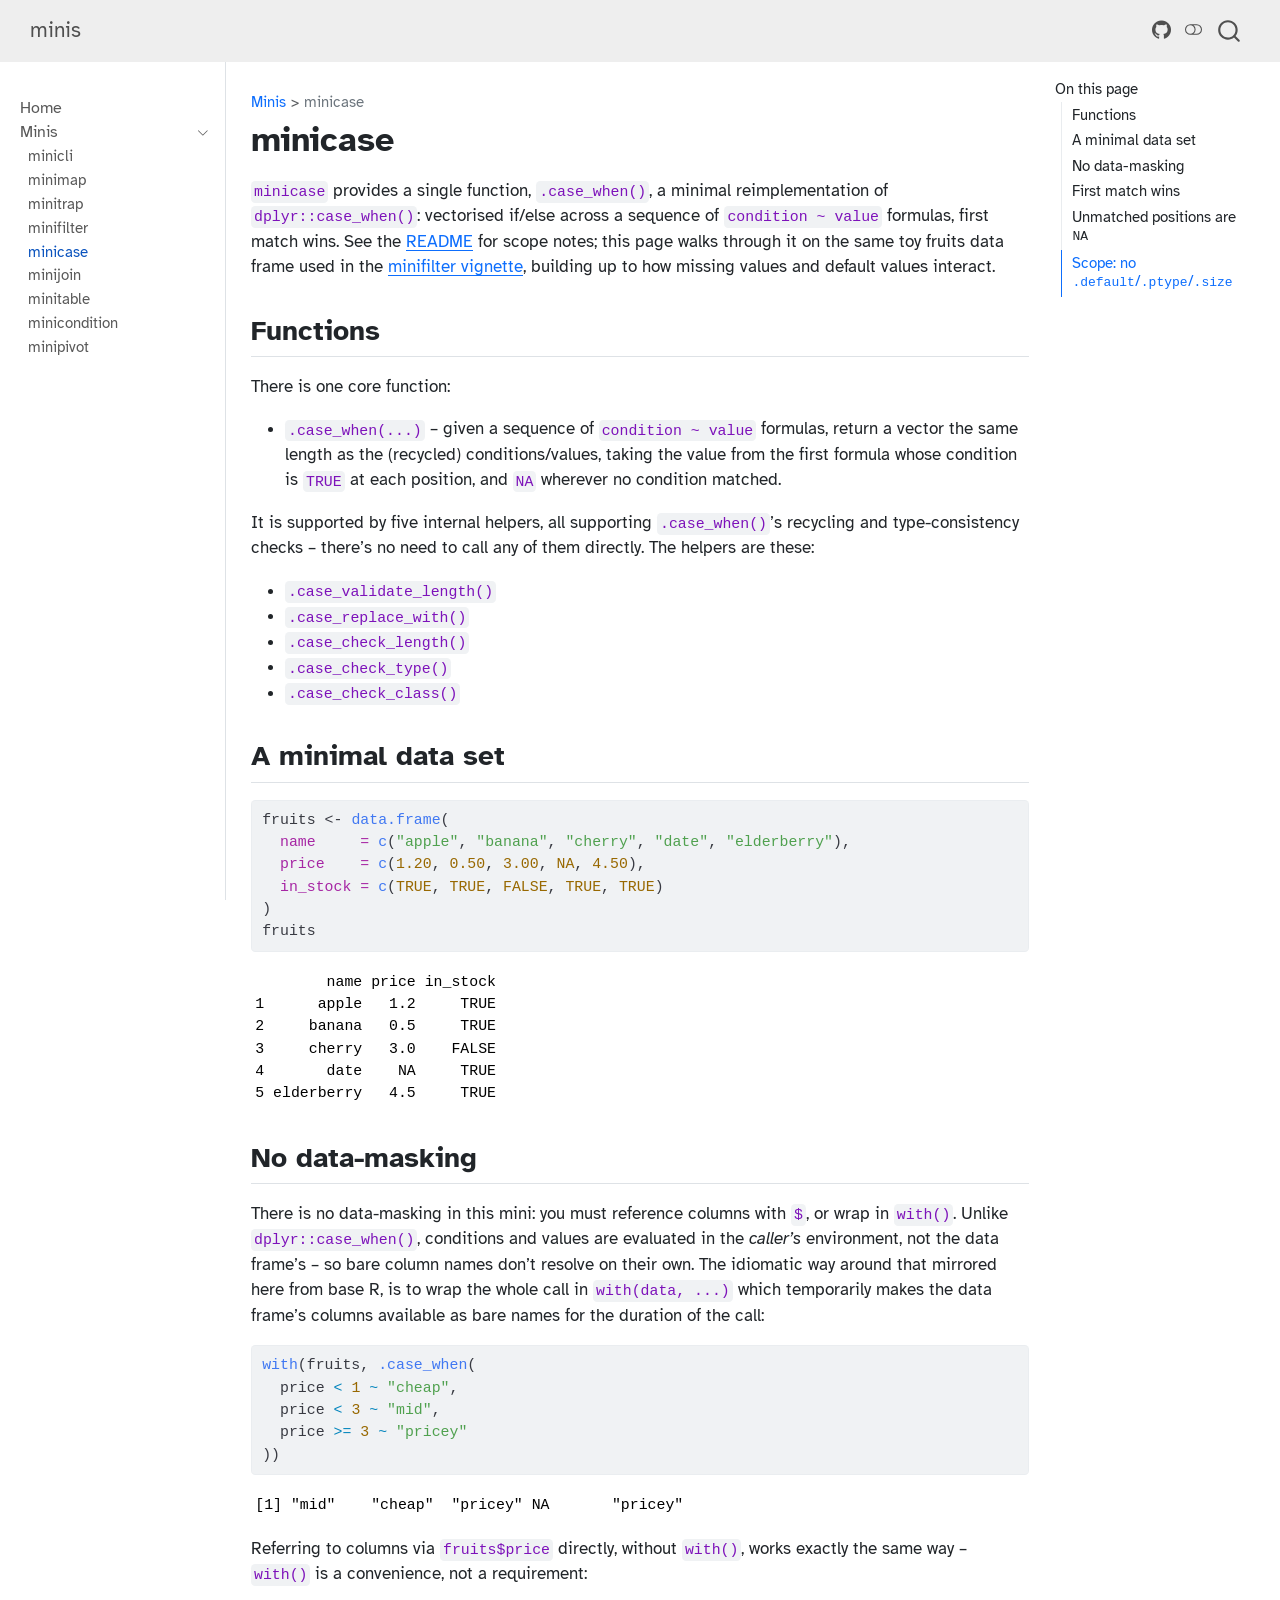
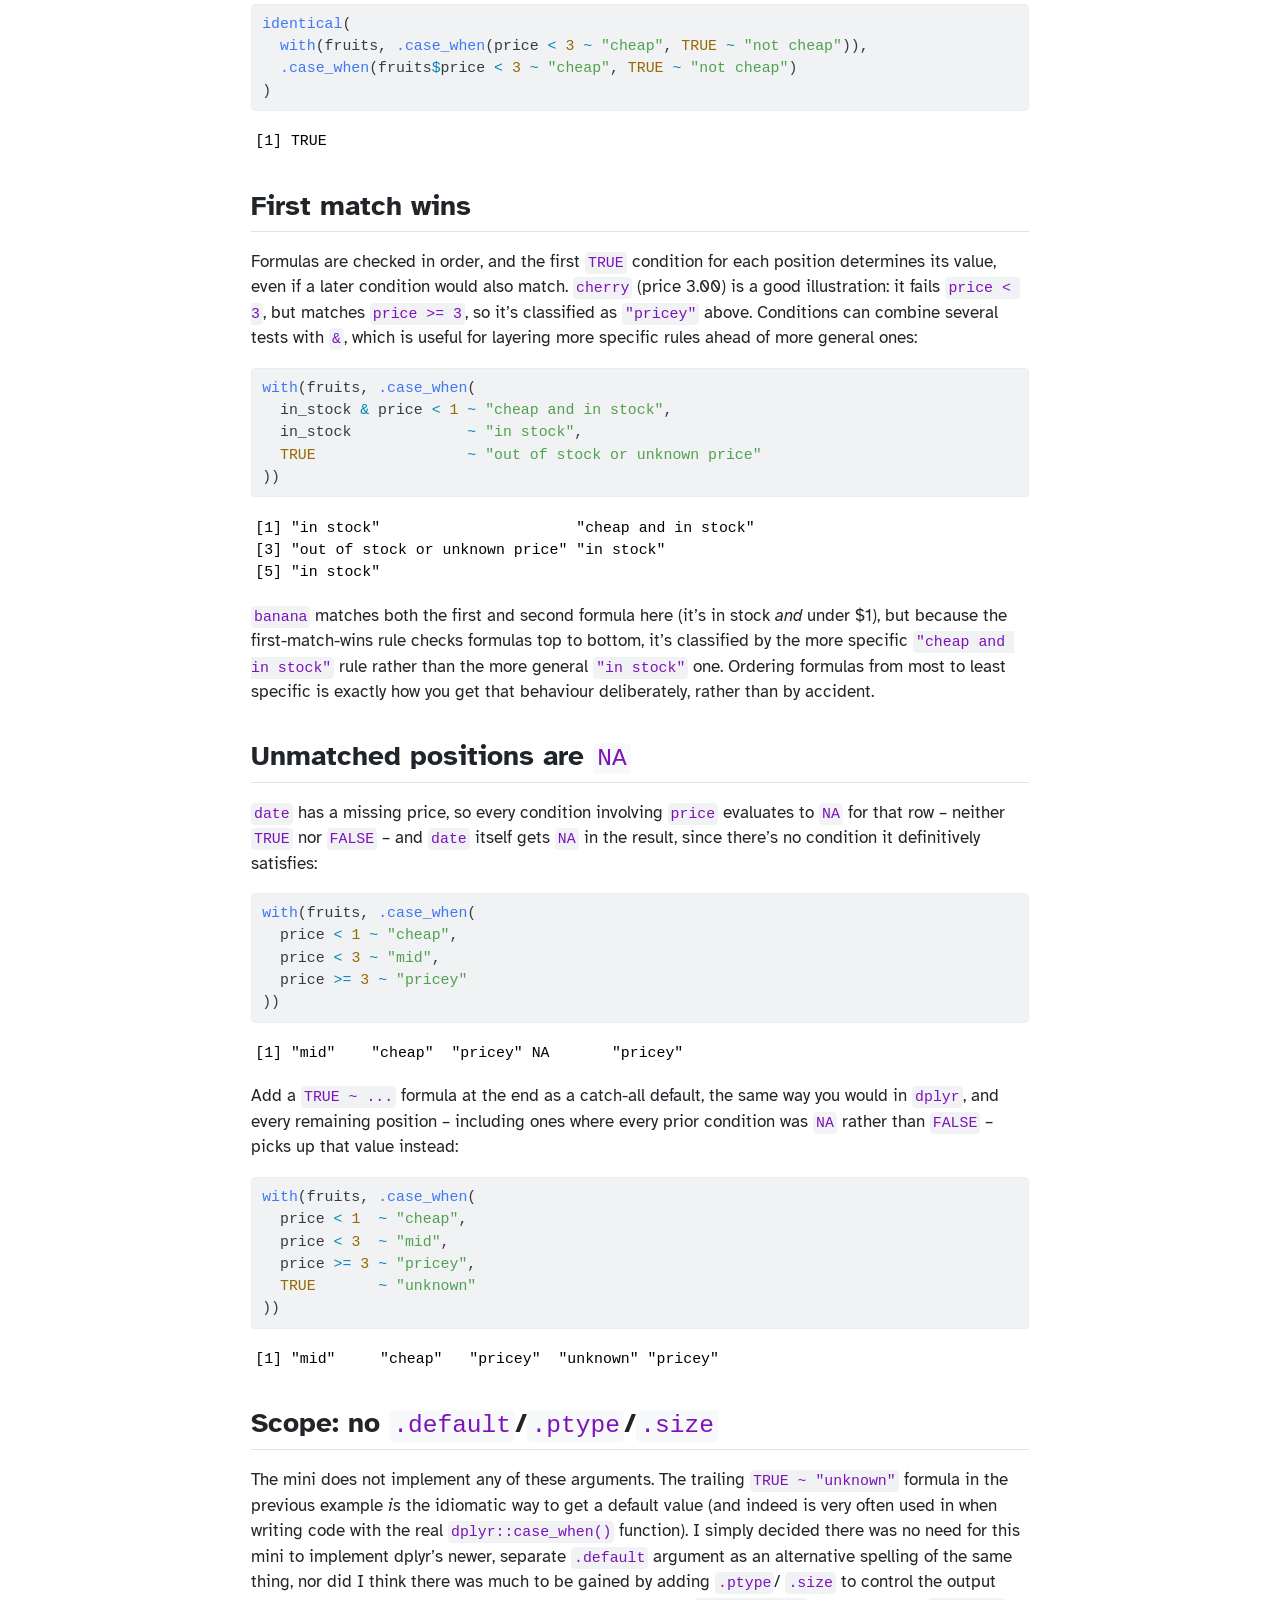
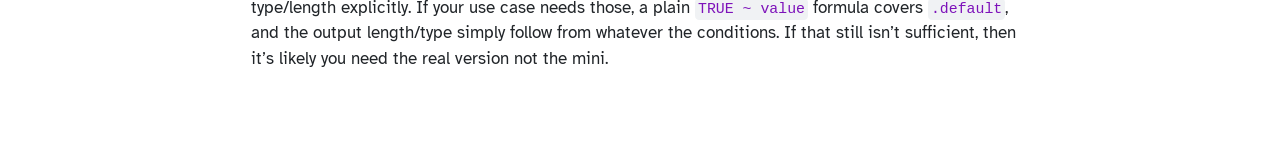
==== commit c2066bc4: "deploy: 2d760e3054062848b28675a5530c317e4f7295a6" ====
--- a/minicase/index.html
+++ b/minicase/index.html
@@ -396,6 +396,12 @@
  <span class="menu-text">minicondition</span></a>
   </div>
 </li>
+          <li class="sidebar-item">
+  <div class="sidebar-item-container"> 
+  <a href="../minipivot/index.html" class="sidebar-item-text sidebar-link">
+ <span class="menu-text">minipivot</span></a>
+  </div>
+</li>
       </ul>
   </li>
     </ul>
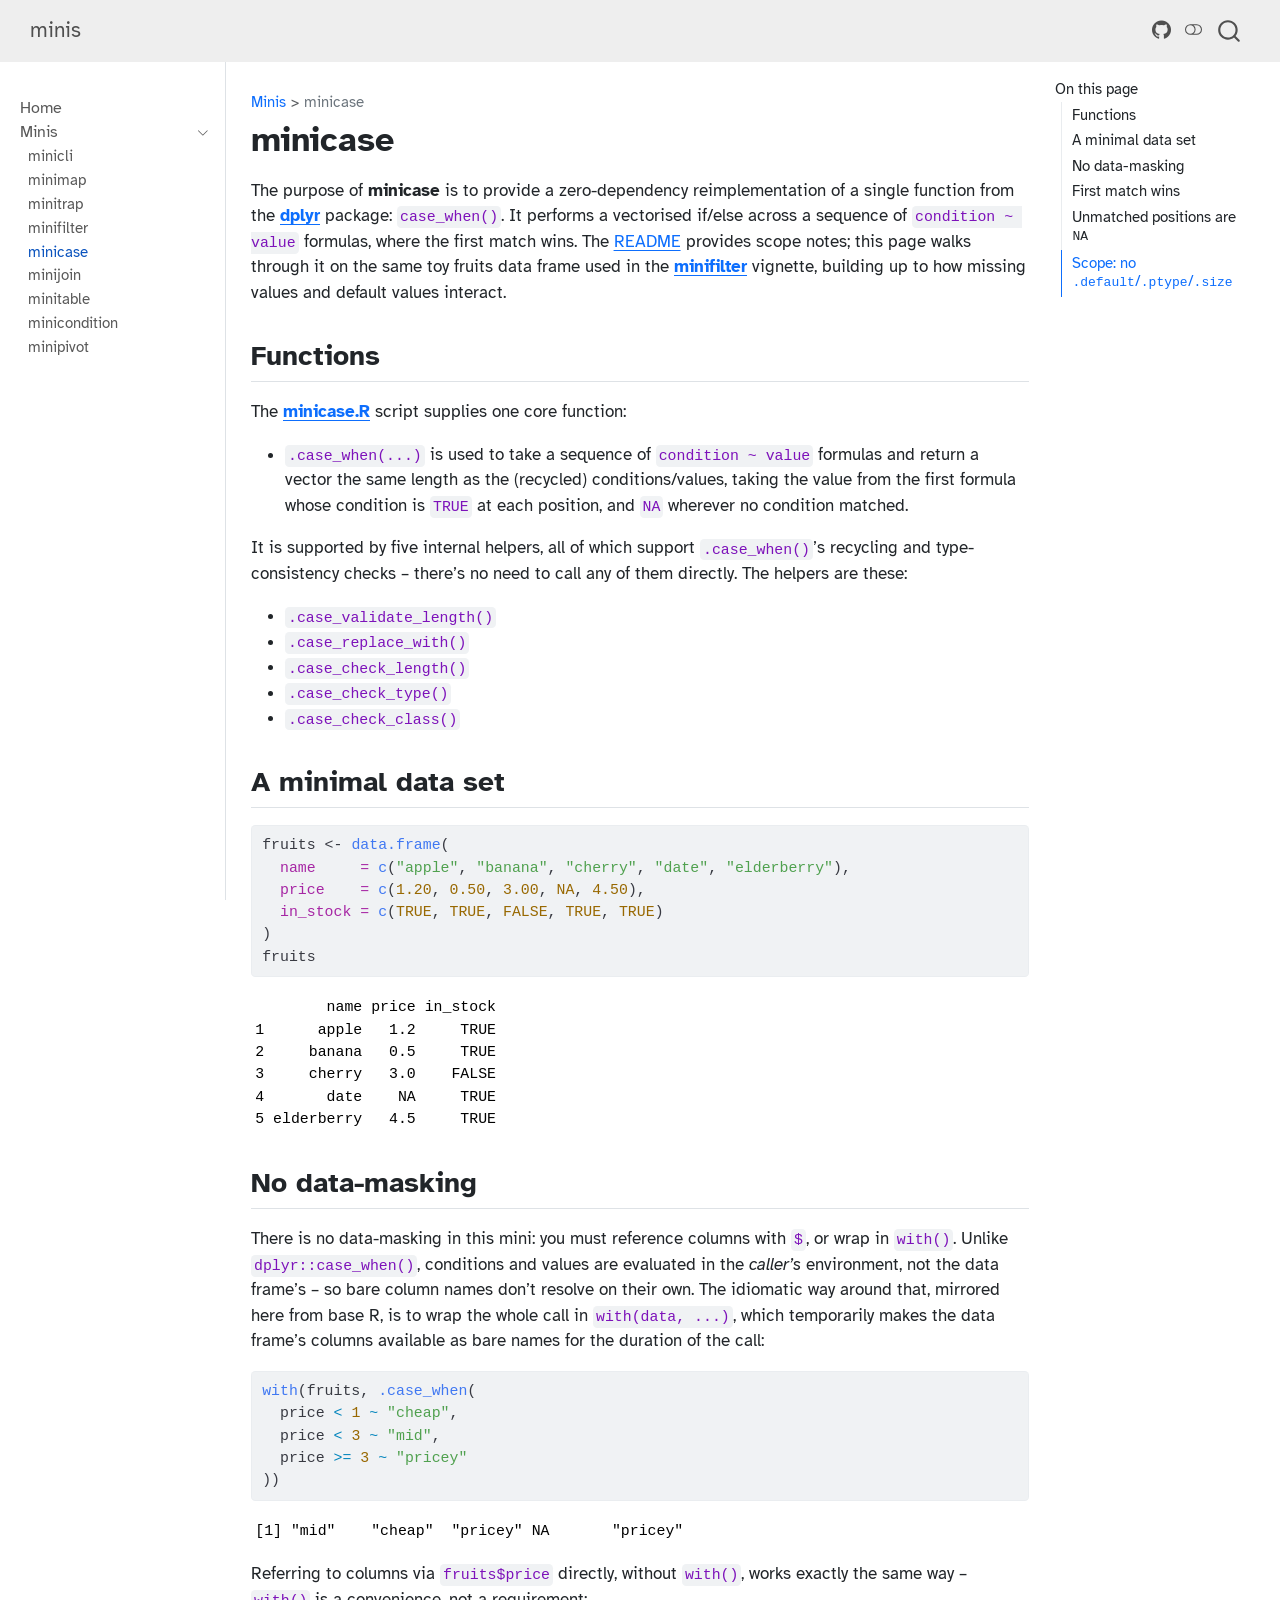
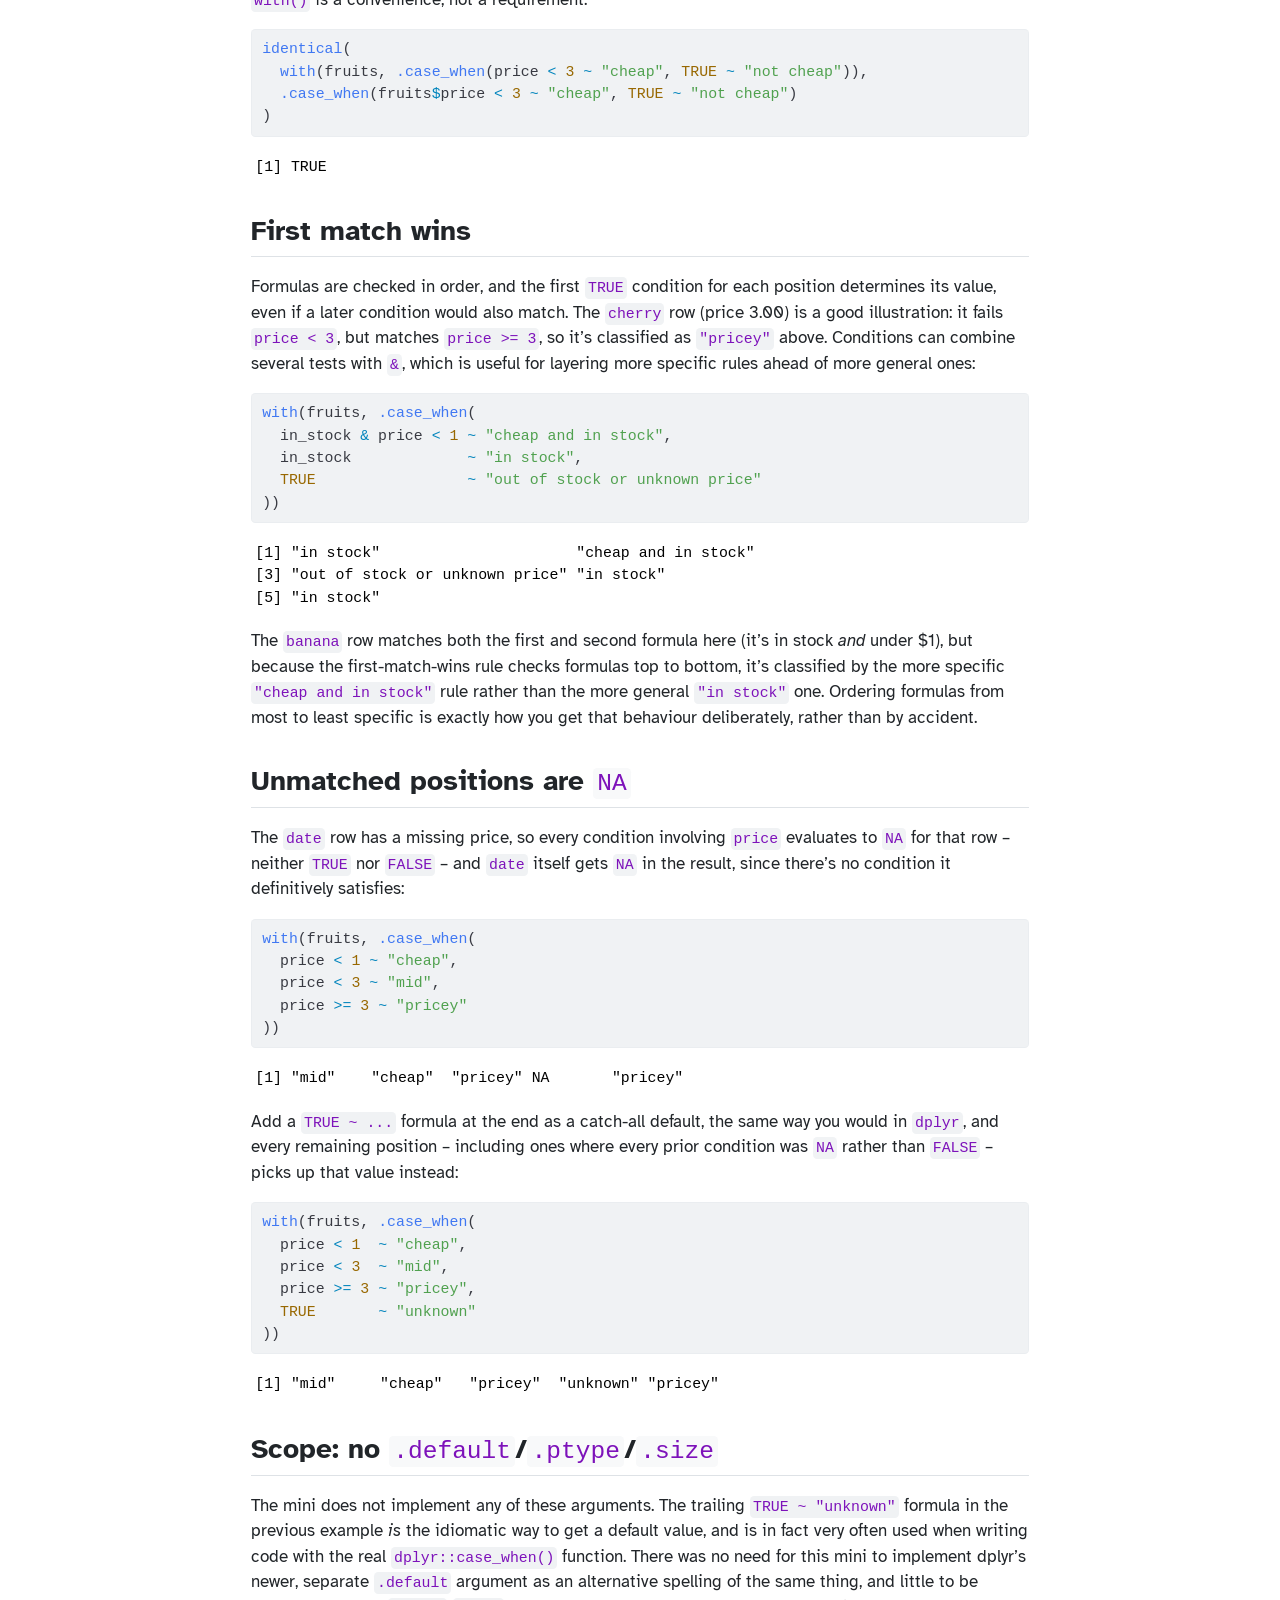
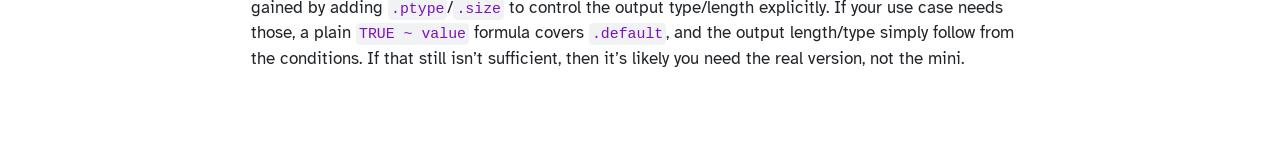
==== commit ce1a8dfc: "deploy: 28e335faf13db8d124d580b0568a54ee2c2dd156" ====
--- a/minicase/index.html
+++ b/minicase/index.html
@@ -446,14 +446,14 @@
 </header>
 
 
-<p><code>minicase</code> provides a single function, <code>.case_when()</code>, a minimal reimplementation of <code>dplyr::case_when()</code>: vectorised if/else across a sequence of <code>condition ~ value</code> formulas, first match wins. See the <a href="https://github.com/djnavarro/minis/tree/main/minicase">README</a> for scope notes; this page walks through it on the same toy fruits data frame used in the <a href="../minifilter/">minifilter vignette</a>, building up to how missing values and default values interact.</p>
+<p>The purpose of <strong>minicase</strong> is to provide a zero-dependency reimplementation of a single function from the <a href="https://dplyr.tidyverse.org/"><strong>dplyr</strong></a> package: <code>case_when()</code>. It performs a vectorised if/else across a sequence of <code>condition ~ value</code> formulas, where the first match wins. The <a href="https://github.com/djnavarro/minis/tree/main/minicase">README</a> provides scope notes; this page walks through it on the same toy fruits data frame used in the <a href="../minifilter/"><strong>minifilter</strong></a> vignette, building up to how missing values and default values interact.</p>
 <section id="functions" class="level2">
 <h2 class="anchored" data-anchor-id="functions">Functions</h2>
-<p>There is one core function:</p>
+<p>The <a href="https://github.com/djnavarro/minis/blob/main/minicase/minicase.R"><strong>minicase.R</strong></a> script supplies one core function:</p>
 <ul>
-<li><code>.case_when(...)</code> – given a sequence of <code>condition ~ value</code> formulas, return a vector the same length as the (recycled) conditions/values, taking the value from the first formula whose condition is <code>TRUE</code> at each position, and <code>NA</code> wherever no condition matched.</li>
+<li><code>.case_when(...)</code> is used to take a sequence of <code>condition ~ value</code> formulas and return a vector the same length as the (recycled) conditions/values, taking the value from the first formula whose condition is <code>TRUE</code> at each position, and <code>NA</code> wherever no condition matched.</li>
 </ul>
-<p>It is supported by five internal helpers, all supporting <code>.case_when()</code>’s recycling and type-consistency checks – there’s no need to call any of them directly. The helpers are these:</p>
+<p>It is supported by five internal helpers, all of which support <code>.case_when()</code>’s recycling and type-consistency checks – there’s no need to call any of them directly. The helpers are these:</p>
 <ul>
 <li><code>.case_validate_length()</code></li>
 <li><code>.case_replace_with()</code></li>
@@ -483,7 +483,7 @@
 </section>
 <section id="no-data-masking" class="level2">
 <h2 class="anchored" data-anchor-id="no-data-masking">No data-masking</h2>
-<p>There is no data-masking in this mini: you must reference columns with <code>$</code>, or wrap in <code>with()</code>. Unlike <code>dplyr::case_when()</code>, conditions and values are evaluated in the <em>caller’s</em> environment, not the data frame’s – so bare column names don’t resolve on their own. The idiomatic way around that mirrored here from base R, is to wrap the whole call in <code>with(data, ...)</code> which temporarily makes the data frame’s columns available as bare names for the duration of the call:</p>
+<p>There is no data-masking in this mini: you must reference columns with <code>$</code>, or wrap in <code>with()</code>. Unlike <code>dplyr::case_when()</code>, conditions and values are evaluated in the <em>caller’s</em> environment, not the data frame’s – so bare column names don’t resolve on their own. The idiomatic way around that, mirrored here from base R, is to wrap the whole call in <code>with(data, ...)</code>, which temporarily makes the data frame’s columns available as bare names for the duration of the call:</p>
 <div class="cell">
 <div class="code-copy-outer-scaffold"><div class="sourceCode cell-code" id="cb3"><pre class="sourceCode r code-with-copy"><code class="sourceCode r"><span id="cb3-1"><a href="#cb3-1" aria-hidden="true" tabindex="-1"></a><span class="fu">with</span>(fruits, <span class="fu">.case_when</span>(</span>
 <span id="cb3-2"><a href="#cb3-2" aria-hidden="true" tabindex="-1"></a>  price <span class="sc">&lt;</span> <span class="dv">1</span> <span class="sc">~</span> <span class="st">"cheap"</span>,</span>
@@ -507,7 +507,7 @@
 </section>
 <section id="first-match-wins" class="level2">
 <h2 class="anchored" data-anchor-id="first-match-wins">First match wins</h2>
-<p>Formulas are checked in order, and the first <code>TRUE</code> condition for each position determines its value, even if a later condition would also match. <code>cherry</code> (price 3.00) is a good illustration: it fails <code>price &lt; 3</code>, but matches <code>price &gt;= 3</code>, so it’s classified as <code>"pricey"</code> above. Conditions can combine several tests with <code>&amp;</code>, which is useful for layering more specific rules ahead of more general ones:</p>
+<p>Formulas are checked in order, and the first <code>TRUE</code> condition for each position determines its value, even if a later condition would also match. The <code>cherry</code> row (price 3.00) is a good illustration: it fails <code>price &lt; 3</code>, but matches <code>price &gt;= 3</code>, so it’s classified as <code>"pricey"</code> above. Conditions can combine several tests with <code>&amp;</code>, which is useful for layering more specific rules ahead of more general ones:</p>
 <div class="cell">
 <div class="code-copy-outer-scaffold"><div class="sourceCode cell-code" id="cb7"><pre class="sourceCode r code-with-copy"><code class="sourceCode r"><span id="cb7-1"><a href="#cb7-1" aria-hidden="true" tabindex="-1"></a><span class="fu">with</span>(fruits, <span class="fu">.case_when</span>(</span>
 <span id="cb7-2"><a href="#cb7-2" aria-hidden="true" tabindex="-1"></a>  in_stock <span class="sc">&amp;</span> price <span class="sc">&lt;</span> <span class="dv">1</span> <span class="sc">~</span> <span class="st">"cheap and in stock"</span>,</span>
@@ -520,11 +520,11 @@
 [5] "in stock"                     </code></pre>
 </div>
 </div>
-<p><code>banana</code> matches both the first and second formula here (it’s in stock <em>and</em> under $1), but because the first-match-wins rule checks formulas top to bottom, it’s classified by the more specific <code>"cheap and in stock"</code> rule rather than the more general <code>"in stock"</code> one. Ordering formulas from most to least specific is exactly how you get that behaviour deliberately, rather than by accident.</p>
+<p>The <code>banana</code> row matches both the first and second formula here (it’s in stock <em>and</em> under $1), but because the first-match-wins rule checks formulas top to bottom, it’s classified by the more specific <code>"cheap and in stock"</code> rule rather than the more general <code>"in stock"</code> one. Ordering formulas from most to least specific is exactly how you get that behaviour deliberately, rather than by accident.</p>
 </section>
 <section id="unmatched-positions-are-na" class="level2">
 <h2 class="anchored" data-anchor-id="unmatched-positions-are-na">Unmatched positions are <code>NA</code></h2>
-<p><code>date</code> has a missing price, so every condition involving <code>price</code> evaluates to <code>NA</code> for that row – neither <code>TRUE</code> nor <code>FALSE</code> – and <code>date</code> itself gets <code>NA</code> in the result, since there’s no condition it definitively satisfies:</p>
+<p>The <code>date</code> row has a missing price, so every condition involving <code>price</code> evaluates to <code>NA</code> for that row – neither <code>TRUE</code> nor <code>FALSE</code> – and <code>date</code> itself gets <code>NA</code> in the result, since there’s no condition it definitively satisfies:</p>
 <div class="cell">
 <div class="code-copy-outer-scaffold"><div class="sourceCode cell-code" id="cb9"><pre class="sourceCode r code-with-copy"><code class="sourceCode r"><span id="cb9-1"><a href="#cb9-1" aria-hidden="true" tabindex="-1"></a><span class="fu">with</span>(fruits, <span class="fu">.case_when</span>(</span>
 <span id="cb9-2"><a href="#cb9-2" aria-hidden="true" tabindex="-1"></a>  price <span class="sc">&lt;</span> <span class="dv">1</span> <span class="sc">~</span> <span class="st">"cheap"</span>,</span>
@@ -550,7 +550,7 @@
 </section>
 <section id="scope-no-.default.ptype.size" class="level2">
 <h2 class="anchored" data-anchor-id="scope-no-.default.ptype.size">Scope: no <code>.default</code>/<code>.ptype</code>/<code>.size</code></h2>
-<p>The mini does not implement any of these arguments. The trailing <code>TRUE ~ "unknown"</code> formula in the previous example <em>is</em> the idiomatic way to get a default value (and indeed is very often used in when writing code with the real <code>dplyr::case_when()</code> function). I simply decided there was no need for this mini to implement dplyr’s newer, separate <code>.default</code> argument as an alternative spelling of the same thing, nor did I think there was much to be gained by adding <code>.ptype</code>/ <code>.size</code> to control the output type/length explicitly. If your use case needs those, a plain <code>TRUE ~ value</code> formula covers <code>.default</code>, and the output length/type simply follow from whatever the conditions. If that still isn’t sufficient, then it’s likely you need the real version not the mini.</p>
+<p>The mini does not implement any of these arguments. The trailing <code>TRUE ~ "unknown"</code> formula in the previous example <em>is</em> the idiomatic way to get a default value, and is in fact very often used when writing code with the real <code>dplyr::case_when()</code> function. There was no need for this mini to implement dplyr’s newer, separate <code>.default</code> argument as an alternative spelling of the same thing, and little to be gained by adding <code>.ptype</code>/<code>.size</code> to control the output type/length explicitly. If your use case needs those, a plain <code>TRUE ~ value</code> formula covers <code>.default</code>, and the output length/type simply follow from the conditions. If that still isn’t sufficient, then it’s likely you need the real version, not the mini.</p>
 
 
 </section>
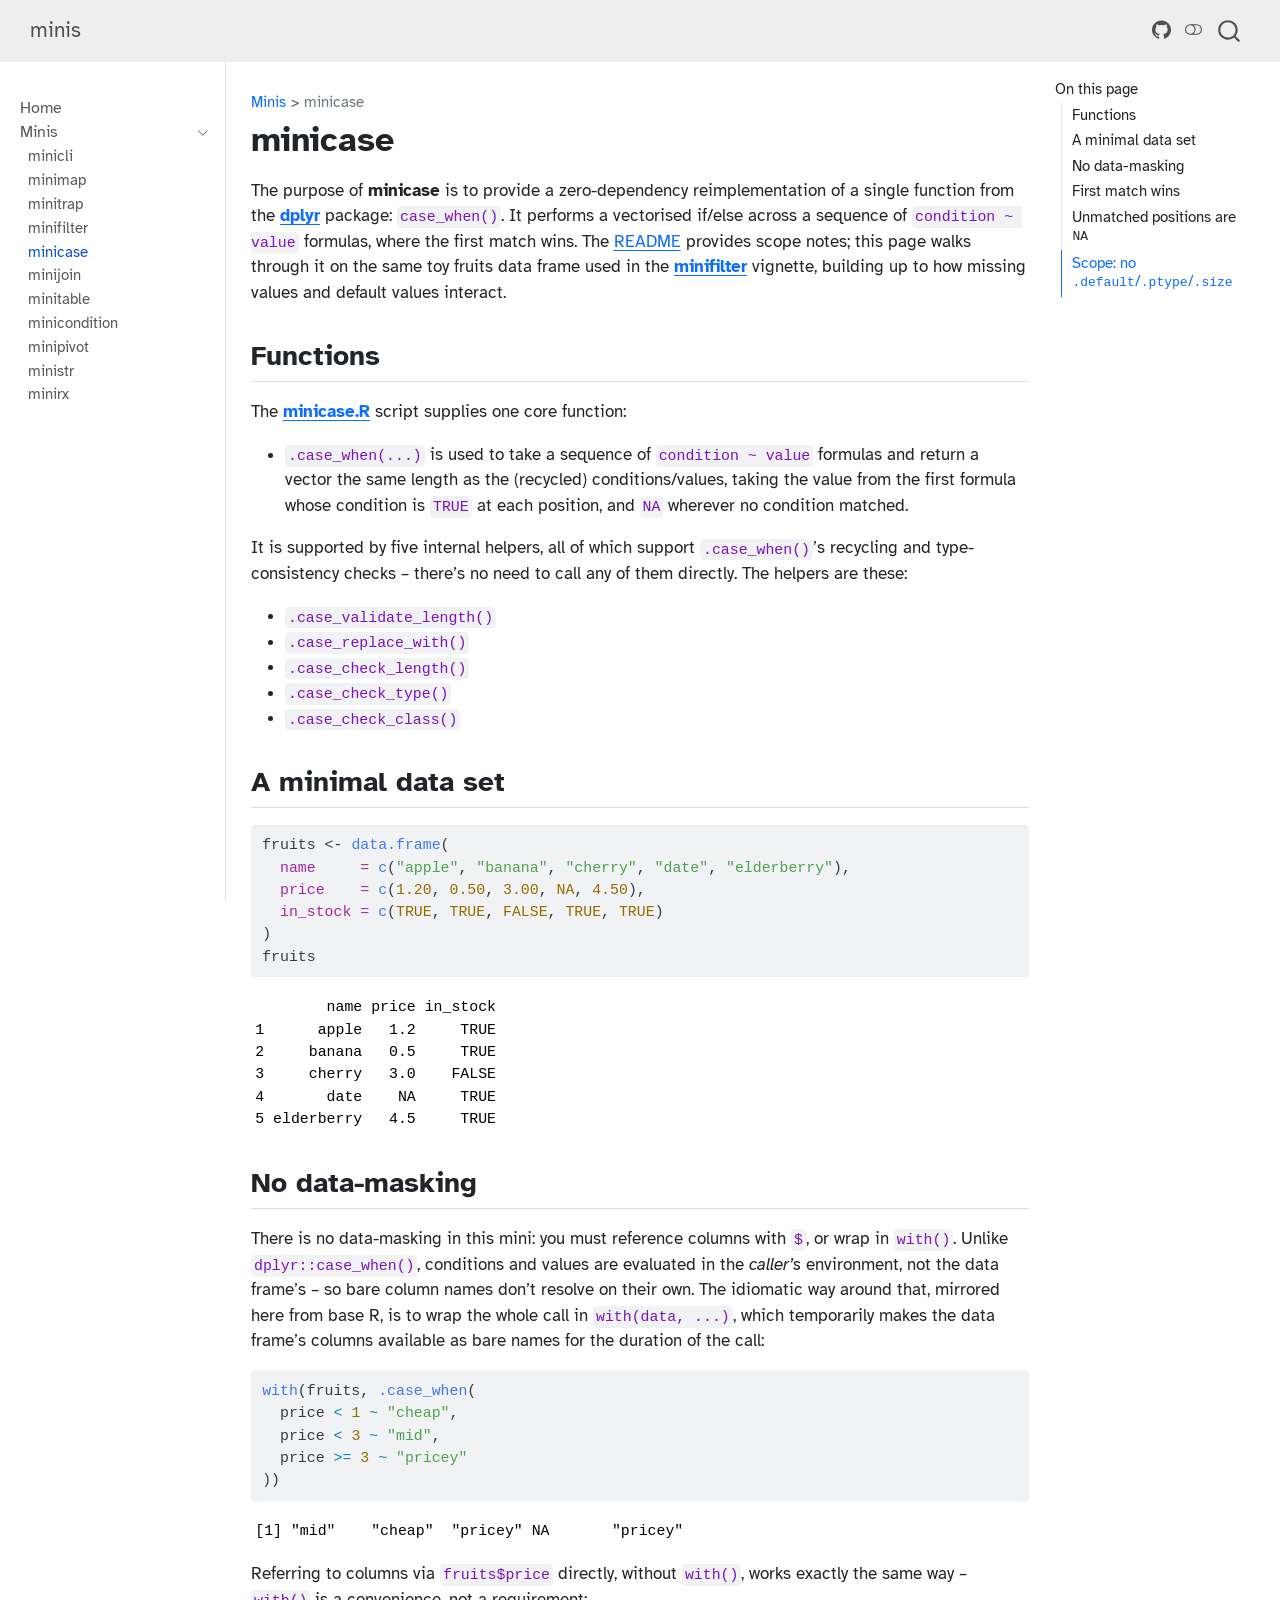
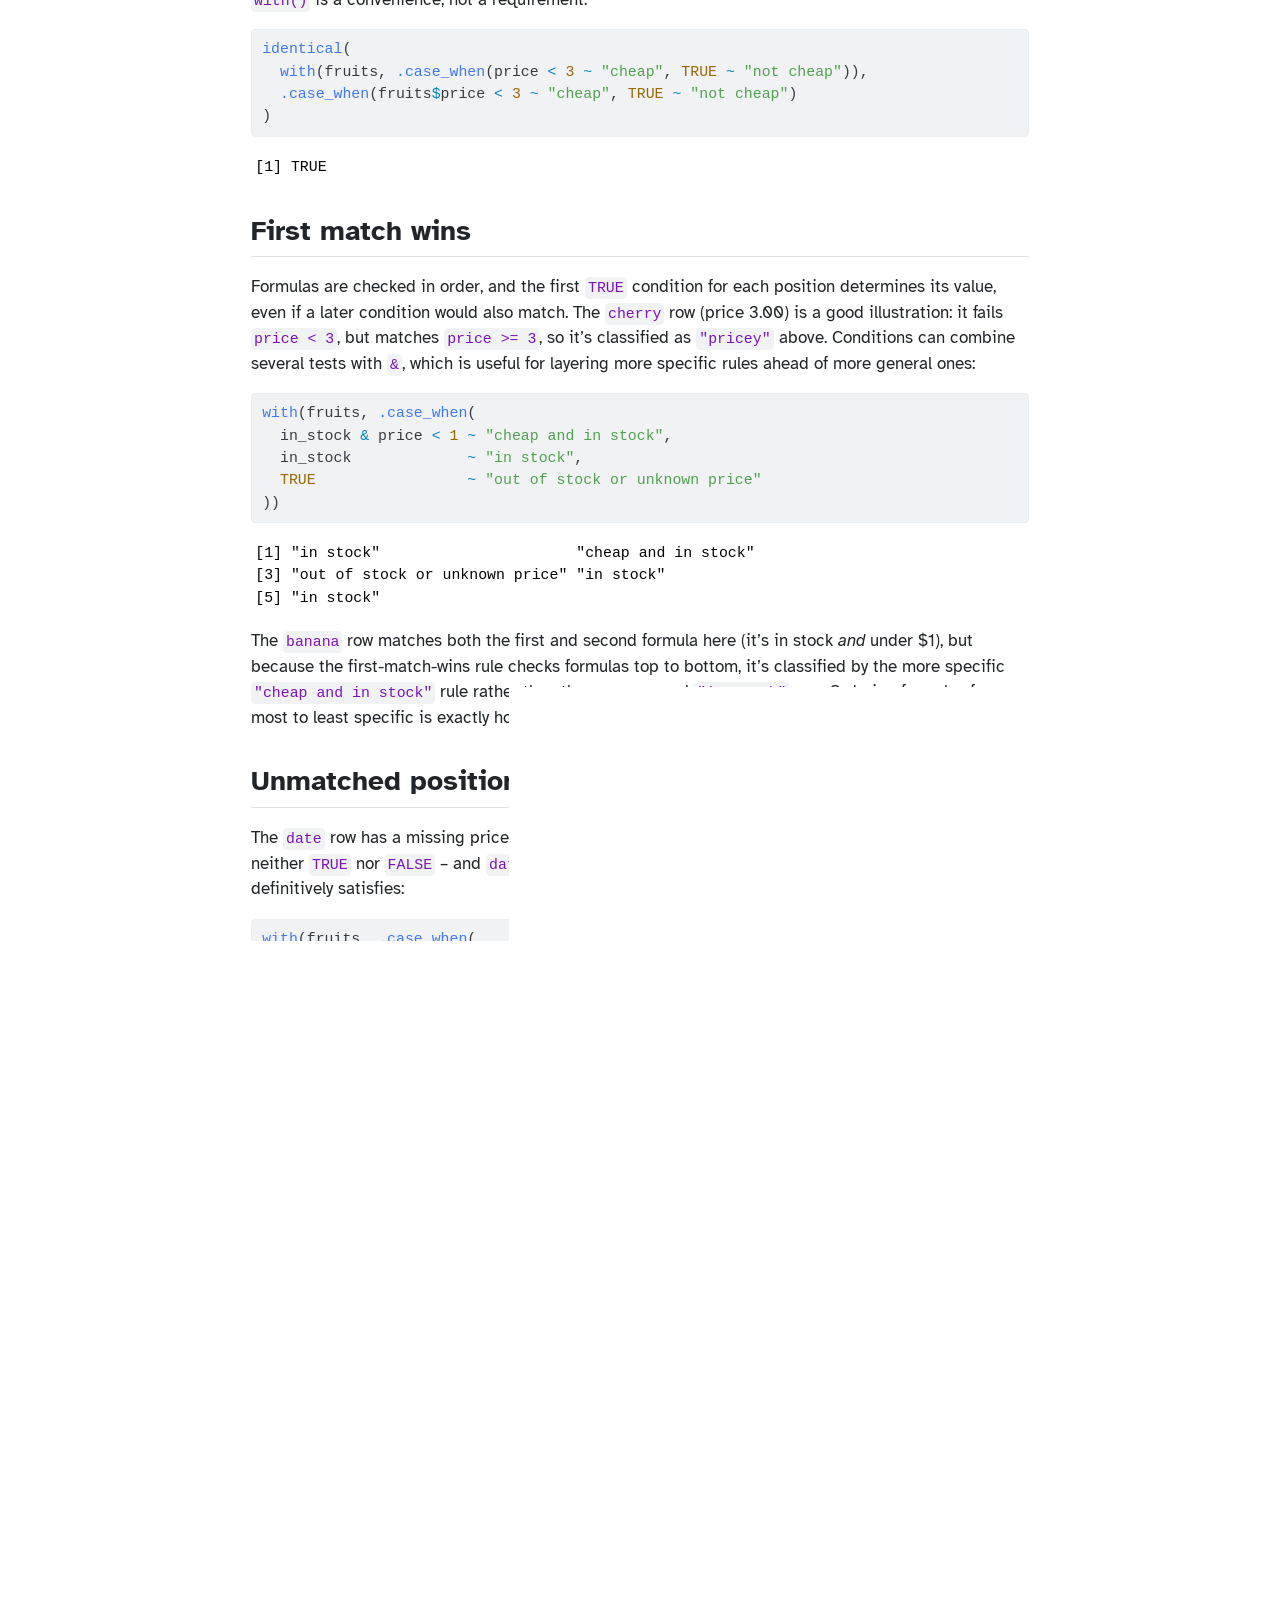
==== commit f9bb3dd3: "deploy: 1978ac33f5b01e789369869eea3fa0841d452a62" ====
--- a/minicase/index.html
+++ b/minicase/index.html
@@ -402,6 +402,18 @@
  <span class="menu-text">minipivot</span></a>
   </div>
 </li>
+          <li class="sidebar-item">
+  <div class="sidebar-item-container"> 
+  <a href="../ministr/index.html" class="sidebar-item-text sidebar-link">
+ <span class="menu-text">ministr</span></a>
+  </div>
+</li>
+          <li class="sidebar-item">
+  <div class="sidebar-item-container"> 
+  <a href="../minirx/index.html" class="sidebar-item-text sidebar-link">
+ <span class="menu-text">minirx</span></a>
+  </div>
+</li>
       </ul>
   </li>
     </ul>
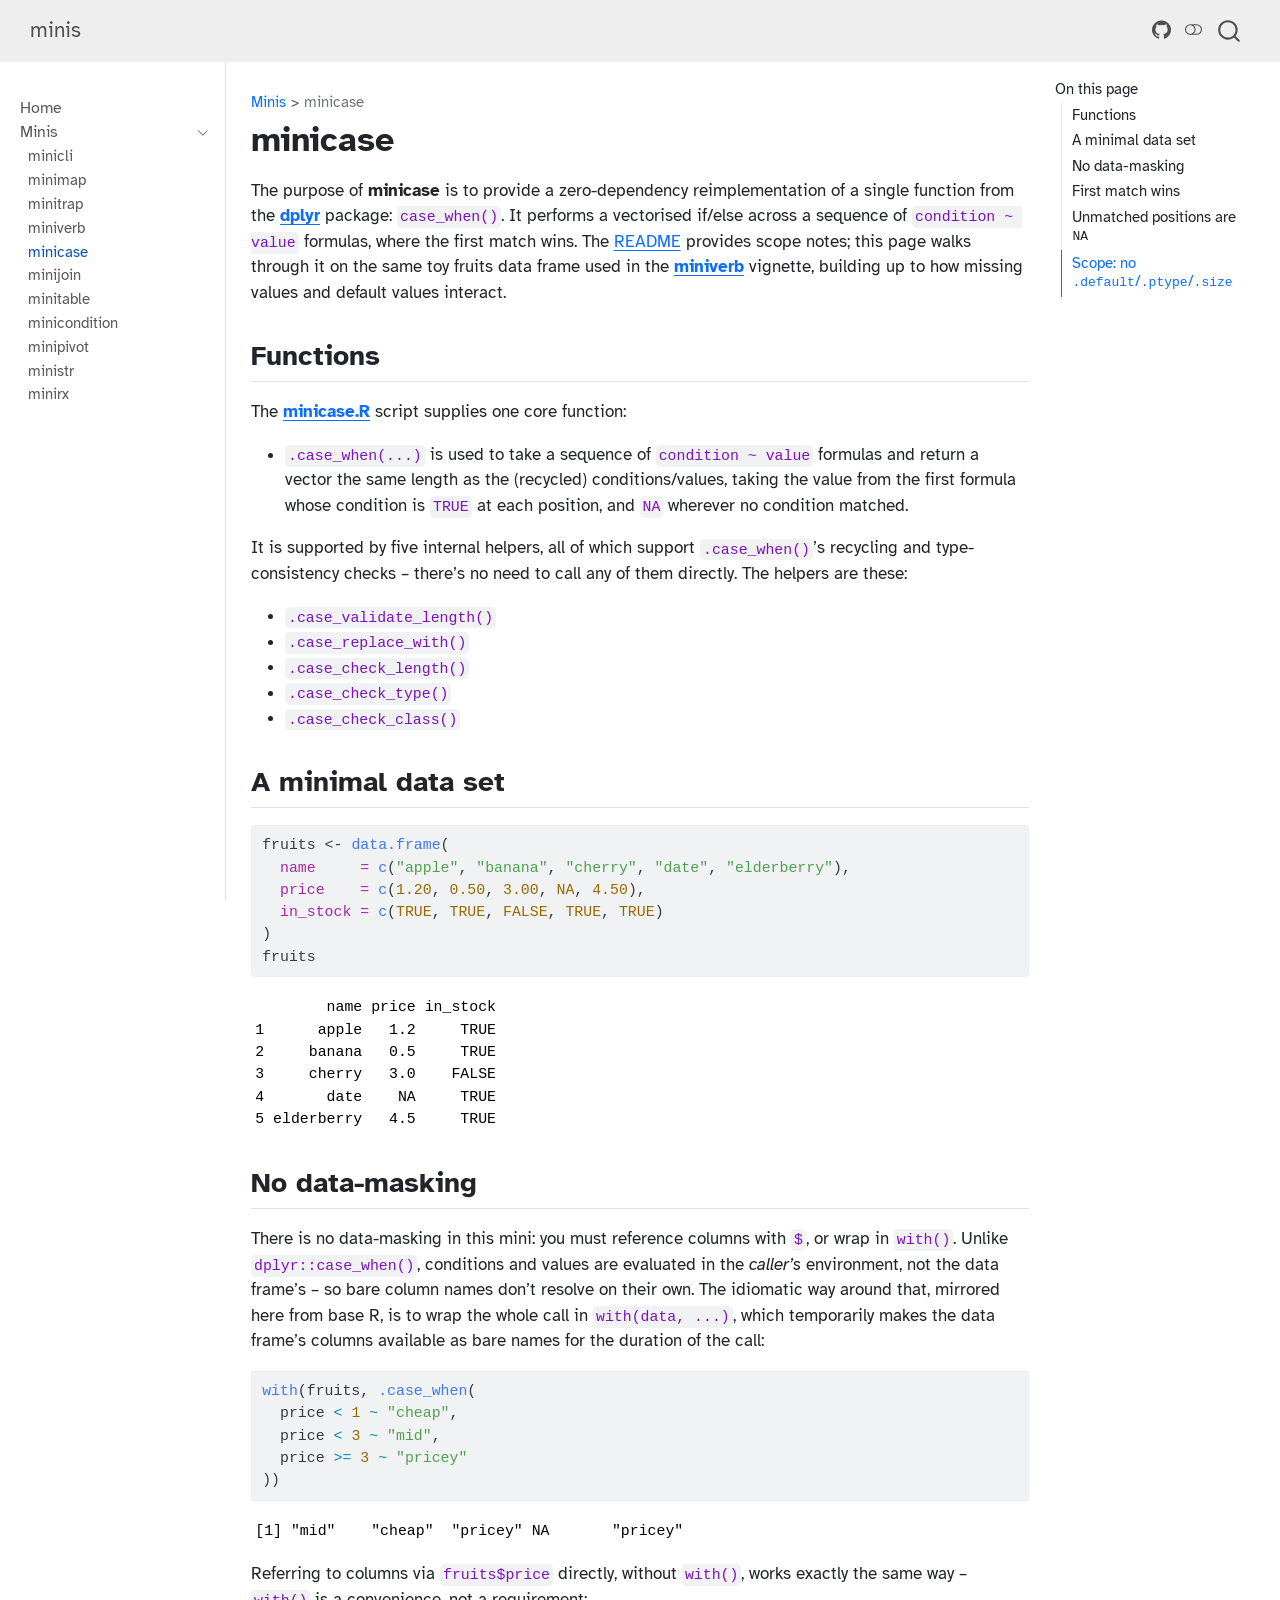
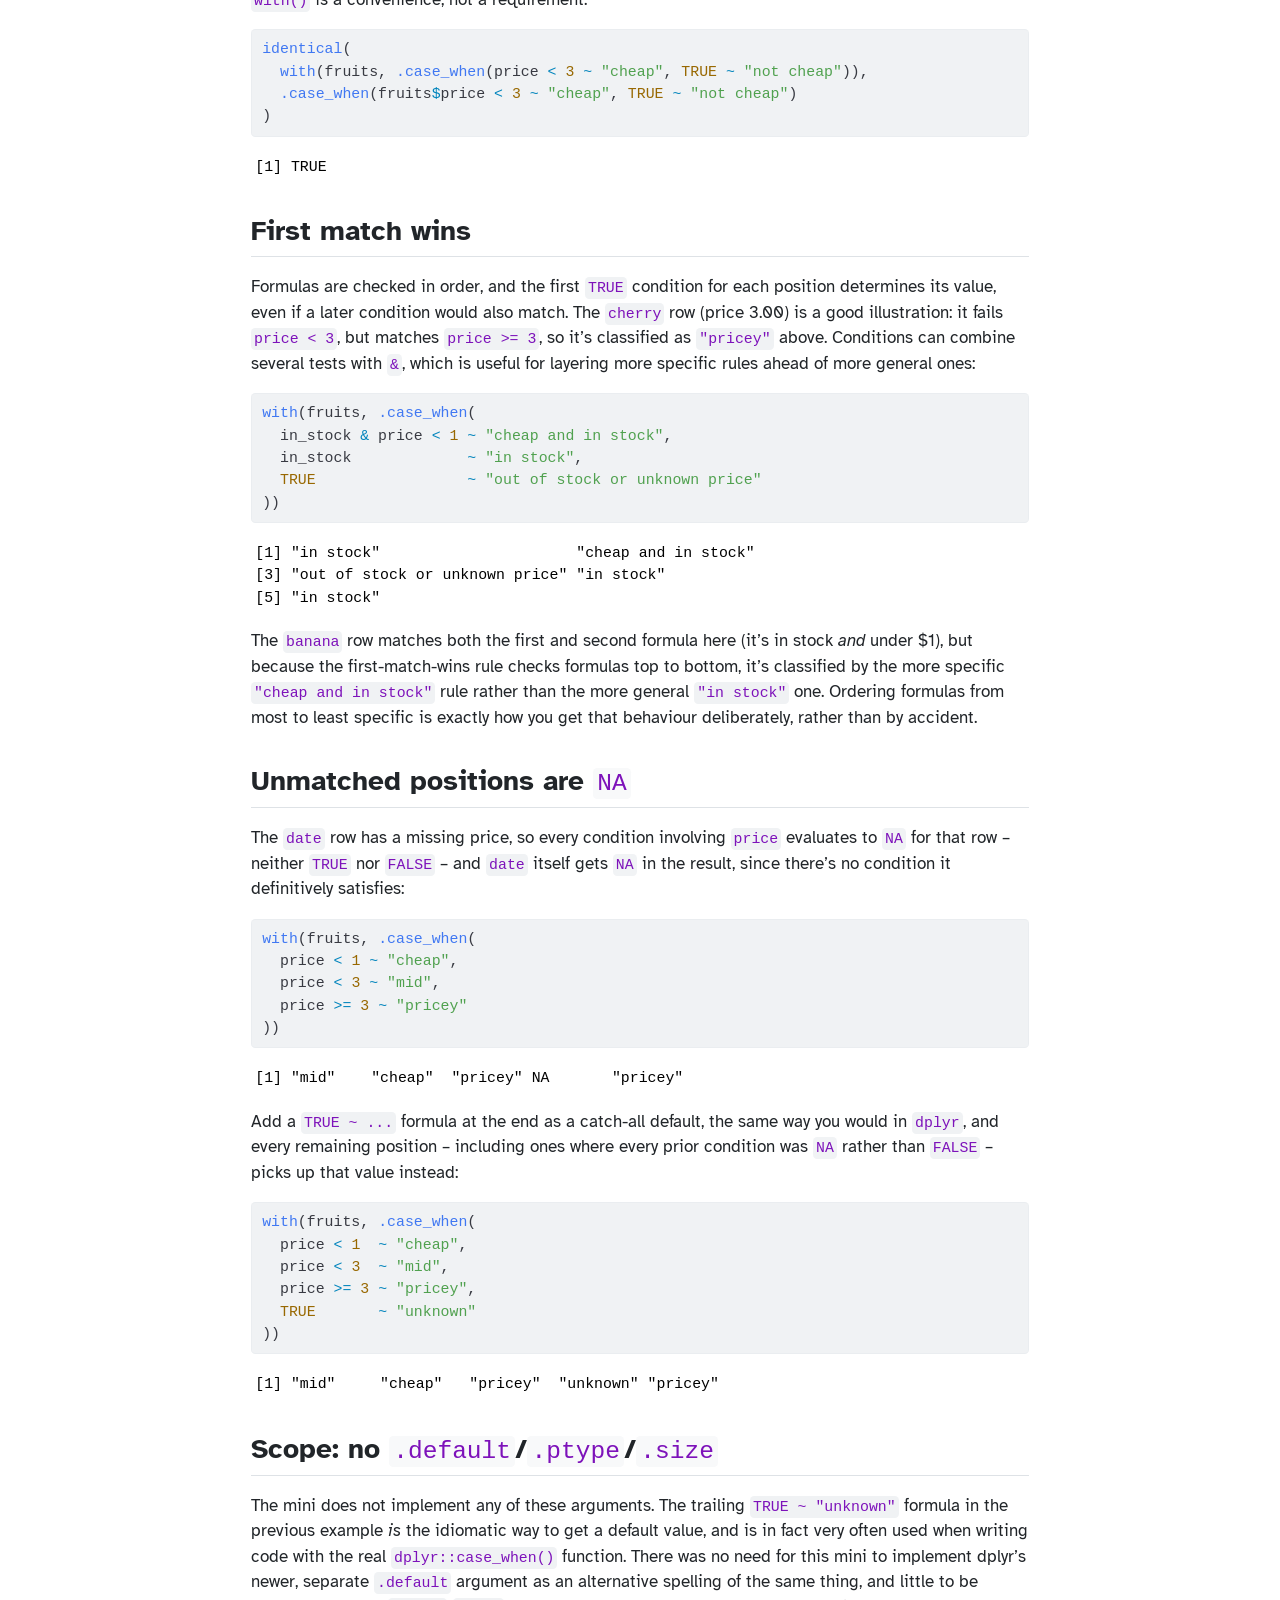
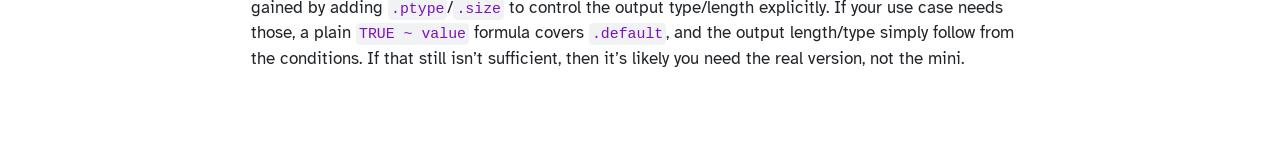
==== commit 63cff986: "deploy: 6649ed0704db20f5dec22caf7c3af1c8bd1ac356" ====
--- a/minicase/index.html
+++ b/minicase/index.html
@@ -368,8 +368,8 @@
 </li>
           <li class="sidebar-item">
   <div class="sidebar-item-container"> 
-  <a href="../minifilter/index.html" class="sidebar-item-text sidebar-link">
- <span class="menu-text">minifilter</span></a>
+  <a href="../miniverb/index.html" class="sidebar-item-text sidebar-link">
+ <span class="menu-text">miniverb</span></a>
   </div>
 </li>
           <li class="sidebar-item">
@@ -458,7 +458,7 @@
 </header>
 
 
-<p>The purpose of <strong>minicase</strong> is to provide a zero-dependency reimplementation of a single function from the <a href="https://dplyr.tidyverse.org/"><strong>dplyr</strong></a> package: <code>case_when()</code>. It performs a vectorised if/else across a sequence of <code>condition ~ value</code> formulas, where the first match wins. The <a href="https://github.com/djnavarro/minis/tree/main/minicase">README</a> provides scope notes; this page walks through it on the same toy fruits data frame used in the <a href="../minifilter/"><strong>minifilter</strong></a> vignette, building up to how missing values and default values interact.</p>
+<p>The purpose of <strong>minicase</strong> is to provide a zero-dependency reimplementation of a single function from the <a href="https://dplyr.tidyverse.org/"><strong>dplyr</strong></a> package: <code>case_when()</code>. It performs a vectorised if/else across a sequence of <code>condition ~ value</code> formulas, where the first match wins. The <a href="https://github.com/djnavarro/minis/tree/main/minicase">README</a> provides scope notes; this page walks through it on the same toy fruits data frame used in the <a href="../miniverb/"><strong>miniverb</strong></a> vignette, building up to how missing values and default values interact.</p>
 <section id="functions" class="level2">
 <h2 class="anchored" data-anchor-id="functions">Functions</h2>
 <p>The <a href="https://github.com/djnavarro/minis/blob/main/minicase/minicase.R"><strong>minicase.R</strong></a> script supplies one core function:</p>
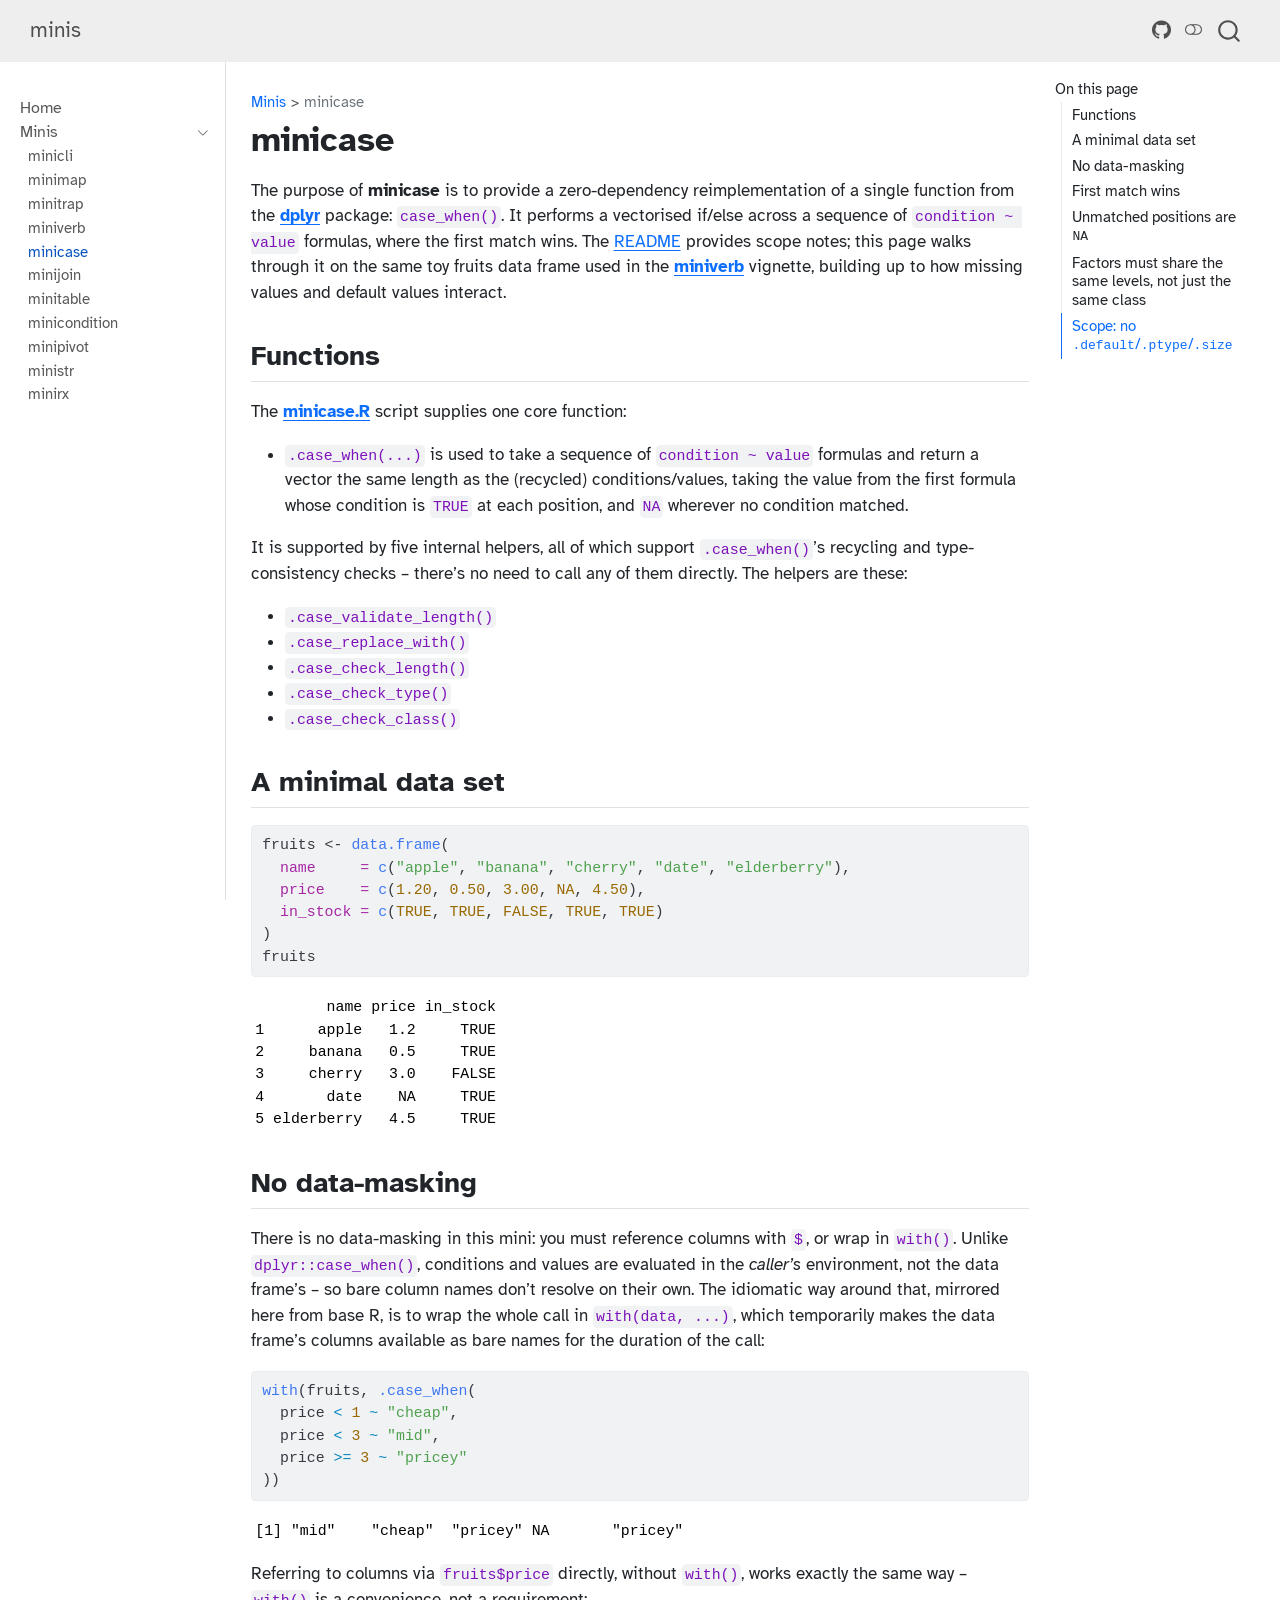
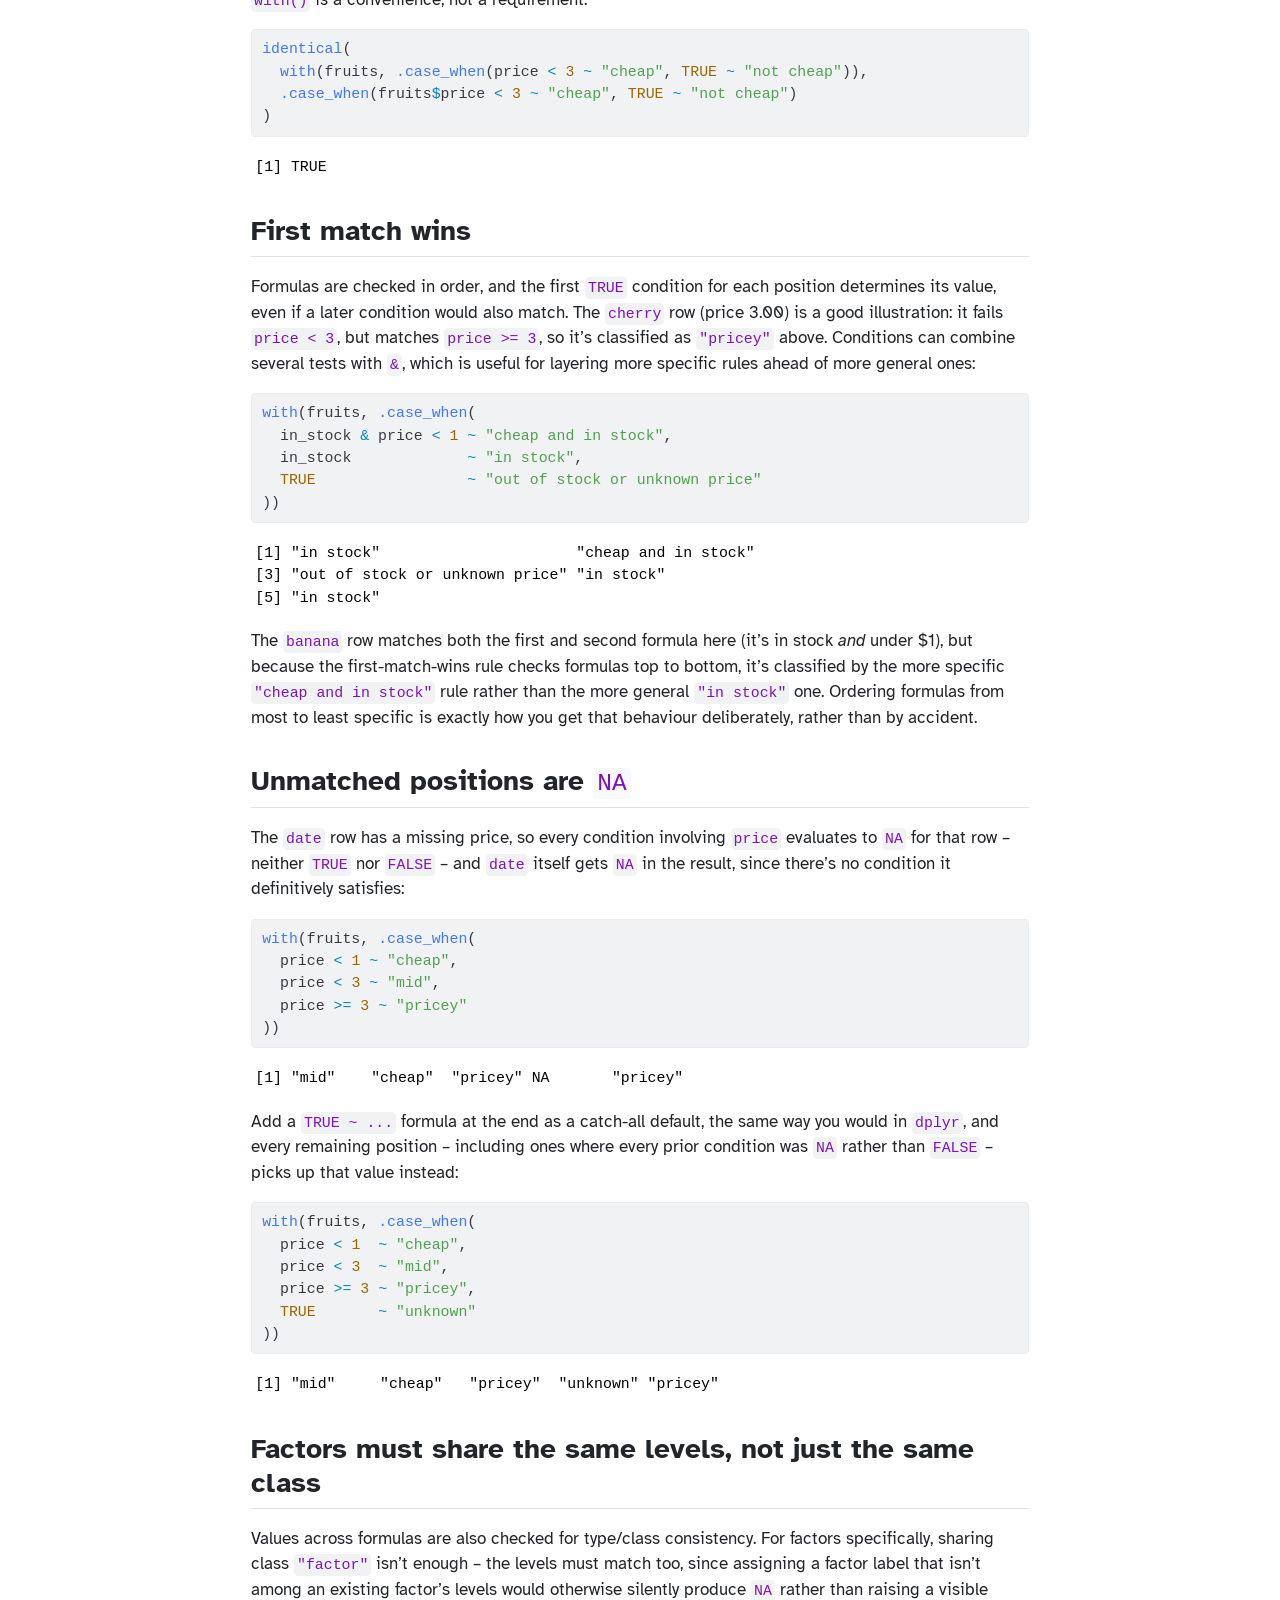
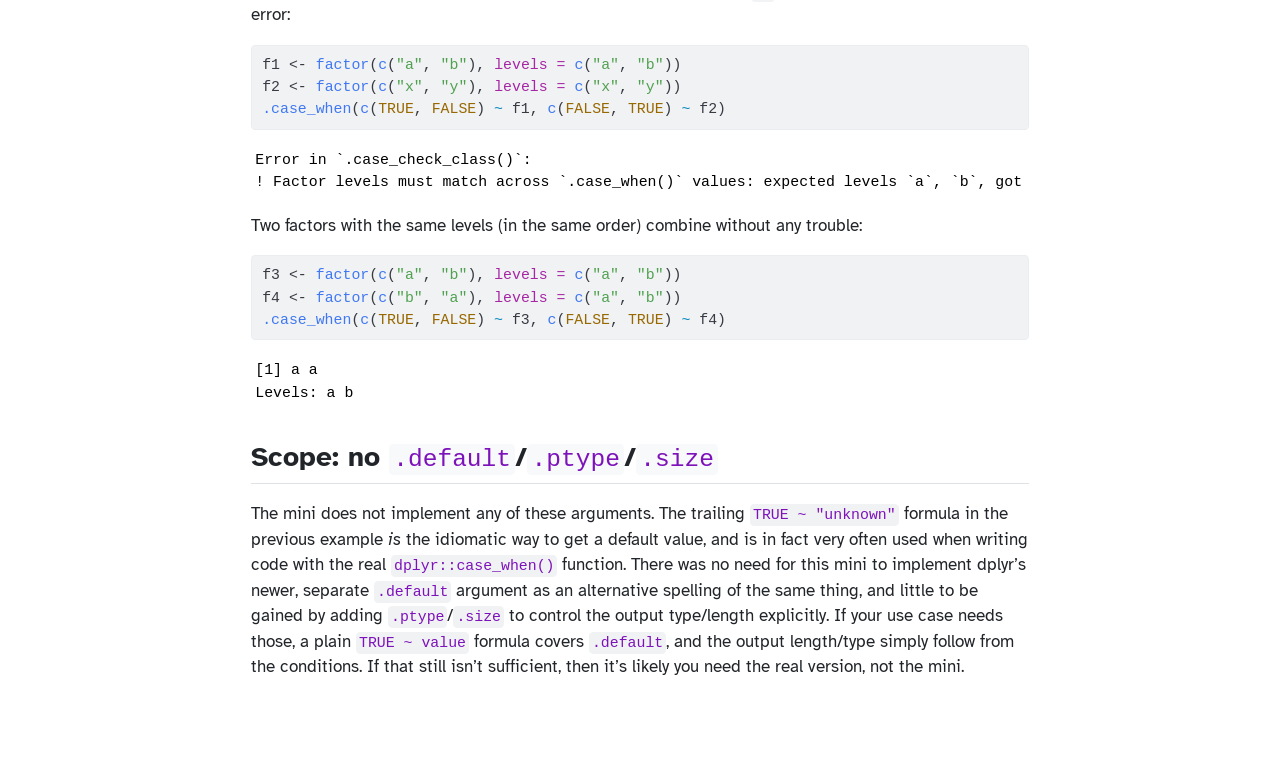
==== commit e10fdf72: "deploy: 053ae5ade344cade7b954f2eef05b9c39680e70a" ====
--- a/minicase/index.html
+++ b/minicase/index.html
@@ -431,6 +431,7 @@
   <li><a href="#no-data-masking" id="toc-no-data-masking" class="nav-link" data-scroll-target="#no-data-masking">No data-masking</a></li>
   <li><a href="#first-match-wins" id="toc-first-match-wins" class="nav-link" data-scroll-target="#first-match-wins">First match wins</a></li>
   <li><a href="#unmatched-positions-are-na" id="toc-unmatched-positions-are-na" class="nav-link" data-scroll-target="#unmatched-positions-are-na">Unmatched positions are <code>NA</code></a></li>
+  <li><a href="#factors-must-share-the-same-levels-not-just-the-same-class" id="toc-factors-must-share-the-same-levels-not-just-the-same-class" class="nav-link" data-scroll-target="#factors-must-share-the-same-levels-not-just-the-same-class">Factors must share the same levels, not just the same class</a></li>
   <li><a href="#scope-no-.default.ptype.size" id="toc-scope-no-.default.ptype.size" class="nav-link" data-scroll-target="#scope-no-.default.ptype.size">Scope: no <code>.default</code>/<code>.ptype</code>/<code>.size</code></a></li>
   </ul>
 </nav>
@@ -557,6 +558,29 @@
 <span id="cb11-6"><a href="#cb11-6" aria-hidden="true" tabindex="-1"></a>))</span></code></pre></div><button title="Copy to Clipboard" class="code-copy-button"><i class="bi"></i></button></div>
 <div class="cell-output cell-output-stdout">
 <pre><code>[1] "mid"     "cheap"   "pricey"  "unknown" "pricey" </code></pre>
+</div>
+</div>
+</section>
+<section id="factors-must-share-the-same-levels-not-just-the-same-class" class="level2">
+<h2 class="anchored" data-anchor-id="factors-must-share-the-same-levels-not-just-the-same-class">Factors must share the same levels, not just the same class</h2>
+<p>Values across formulas are also checked for type/class consistency. For factors specifically, sharing class <code>"factor"</code> isn’t enough – the levels must match too, since assigning a factor label that isn’t among an existing factor’s levels would otherwise silently produce <code>NA</code> rather than raising a visible error:</p>
+<div class="cell">
+<div class="code-copy-outer-scaffold"><div class="sourceCode cell-code" id="cb13"><pre class="sourceCode r code-with-copy"><code class="sourceCode r"><span id="cb13-1"><a href="#cb13-1" aria-hidden="true" tabindex="-1"></a>f1 <span class="ot">&lt;-</span> <span class="fu">factor</span>(<span class="fu">c</span>(<span class="st">"a"</span>, <span class="st">"b"</span>), <span class="at">levels =</span> <span class="fu">c</span>(<span class="st">"a"</span>, <span class="st">"b"</span>))</span>
+<span id="cb13-2"><a href="#cb13-2" aria-hidden="true" tabindex="-1"></a>f2 <span class="ot">&lt;-</span> <span class="fu">factor</span>(<span class="fu">c</span>(<span class="st">"x"</span>, <span class="st">"y"</span>), <span class="at">levels =</span> <span class="fu">c</span>(<span class="st">"x"</span>, <span class="st">"y"</span>))</span>
+<span id="cb13-3"><a href="#cb13-3" aria-hidden="true" tabindex="-1"></a><span class="fu">.case_when</span>(<span class="fu">c</span>(<span class="cn">TRUE</span>, <span class="cn">FALSE</span>) <span class="sc">~</span> f1, <span class="fu">c</span>(<span class="cn">FALSE</span>, <span class="cn">TRUE</span>) <span class="sc">~</span> f2)</span></code></pre></div><button title="Copy to Clipboard" class="code-copy-button"><i class="bi"></i></button></div>
+<div class="cell-output cell-output-error">
+<pre><code>Error in `.case_check_class()`:
+! Factor levels must match across `.case_when()` values: expected levels `a`, `b`, got `x`, `y`.</code></pre>
+</div>
+</div>
+<p>Two factors with the same levels (in the same order) combine without any trouble:</p>
+<div class="cell">
+<div class="code-copy-outer-scaffold"><div class="sourceCode cell-code" id="cb15"><pre class="sourceCode r code-with-copy"><code class="sourceCode r"><span id="cb15-1"><a href="#cb15-1" aria-hidden="true" tabindex="-1"></a>f3 <span class="ot">&lt;-</span> <span class="fu">factor</span>(<span class="fu">c</span>(<span class="st">"a"</span>, <span class="st">"b"</span>), <span class="at">levels =</span> <span class="fu">c</span>(<span class="st">"a"</span>, <span class="st">"b"</span>))</span>
+<span id="cb15-2"><a href="#cb15-2" aria-hidden="true" tabindex="-1"></a>f4 <span class="ot">&lt;-</span> <span class="fu">factor</span>(<span class="fu">c</span>(<span class="st">"b"</span>, <span class="st">"a"</span>), <span class="at">levels =</span> <span class="fu">c</span>(<span class="st">"a"</span>, <span class="st">"b"</span>))</span>
+<span id="cb15-3"><a href="#cb15-3" aria-hidden="true" tabindex="-1"></a><span class="fu">.case_when</span>(<span class="fu">c</span>(<span class="cn">TRUE</span>, <span class="cn">FALSE</span>) <span class="sc">~</span> f3, <span class="fu">c</span>(<span class="cn">FALSE</span>, <span class="cn">TRUE</span>) <span class="sc">~</span> f4)</span></code></pre></div><button title="Copy to Clipboard" class="code-copy-button"><i class="bi"></i></button></div>
+<div class="cell-output cell-output-stdout">
+<pre><code>[1] a a
+Levels: a b</code></pre>
 </div>
 </div>
 </section>
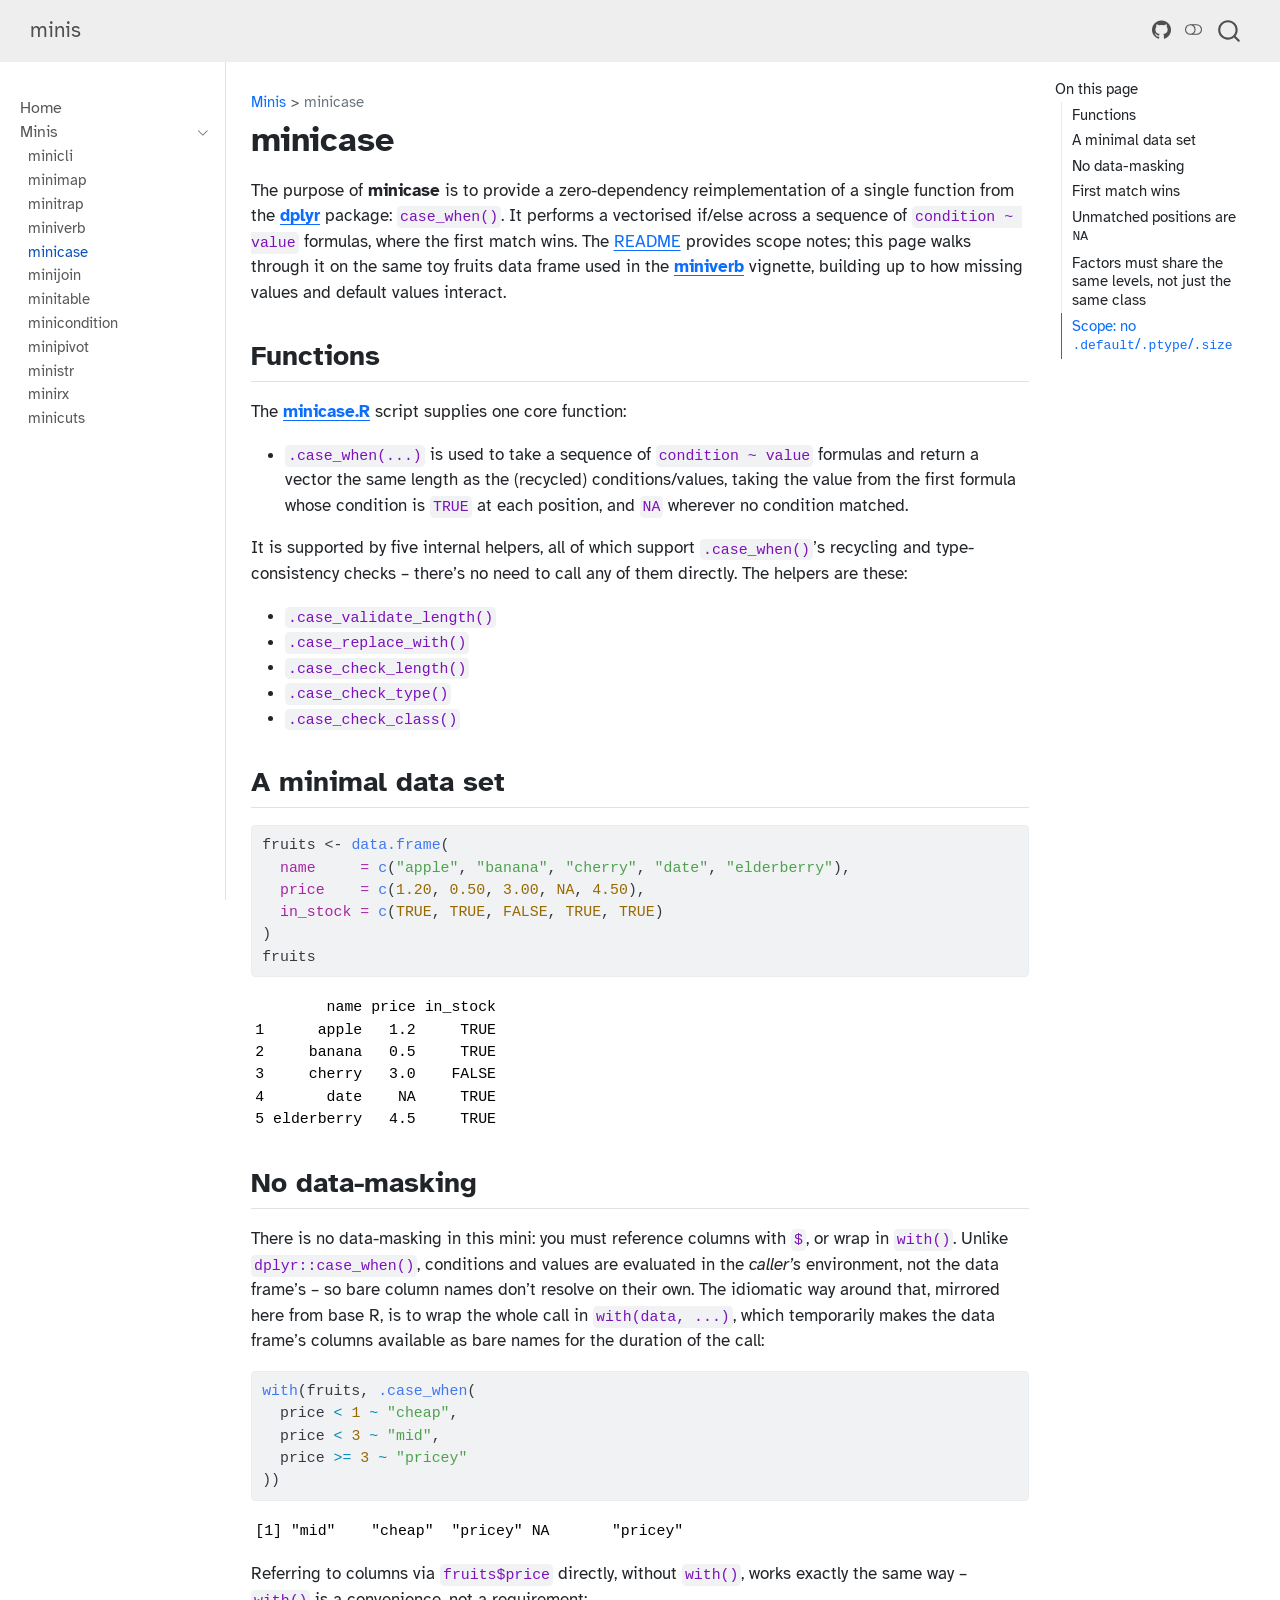
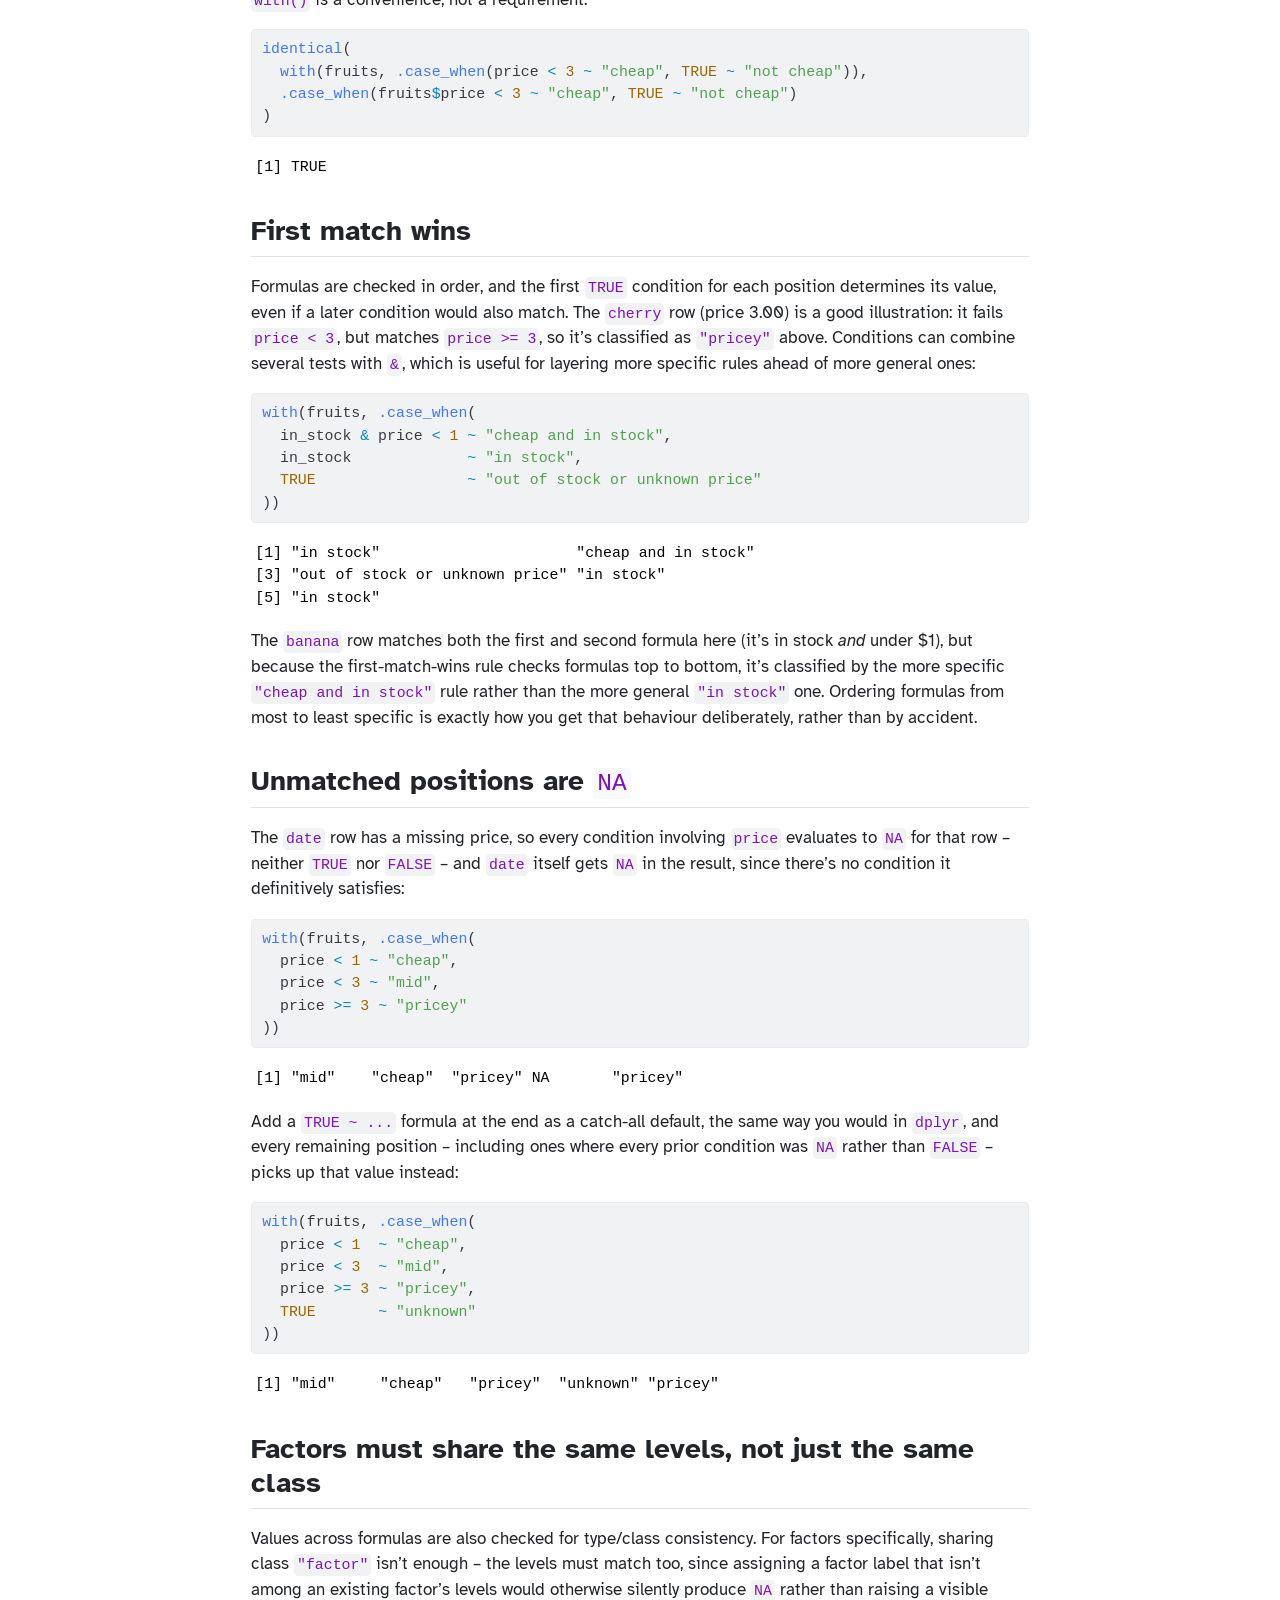
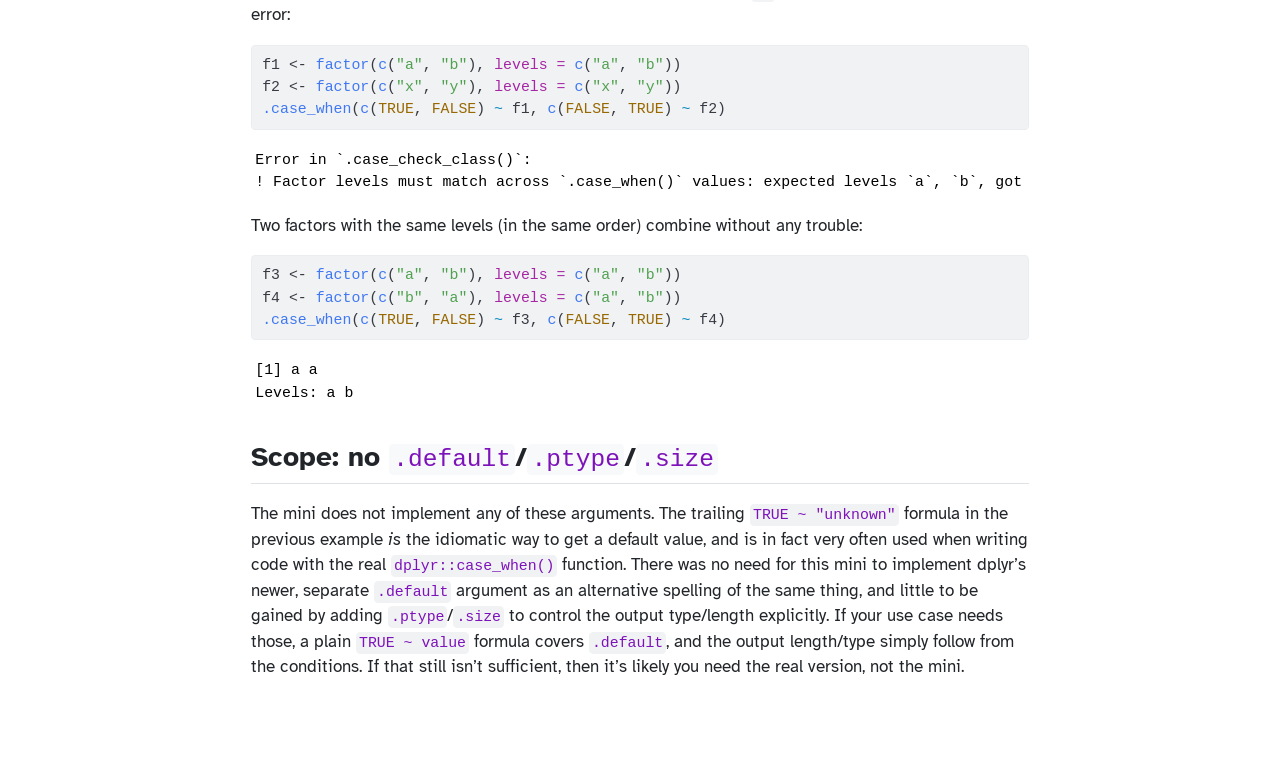
==== commit d33161a4: "deploy: 92eb02a8c7bb4e65689b3931c516ef021f6cf66f" ====
--- a/minicase/index.html
+++ b/minicase/index.html
@@ -82,9 +82,9 @@
 <link href="../site_libs/quarto-html/quarto-syntax-highlighting-eec68b17241c1efd3eae2de50d816e3e.css" rel="stylesheet" class="quarto-color-scheme-extra" id="quarto-text-highlighting-styles">
 <script src="../site_libs/bootstrap/bootstrap.min.js"></script>
 <link href="../site_libs/bootstrap/bootstrap-icons.css" rel="stylesheet">
-<link href="../site_libs/bootstrap/bootstrap-2d1cd947831fac04525025690101ce81.min.css" rel="stylesheet" append-hash="true" class="quarto-color-scheme" id="quarto-bootstrap" data-mode="light">
-<link href="../site_libs/bootstrap/bootstrap-dark-ea5d96cbeb63a7c8b86b696ae6314387.min.css" rel="stylesheet" append-hash="true" class="quarto-color-scheme quarto-color-alternate" id="quarto-bootstrap" data-mode="dark">
-<link href="../site_libs/bootstrap/bootstrap-2d1cd947831fac04525025690101ce81.min.css" rel="stylesheet" append-hash="true" class="quarto-color-scheme-extra" id="quarto-bootstrap" data-mode="light">
+<link href="../site_libs/bootstrap/bootstrap-7e4e4291b2584127a858be176ebebf87.min.css" rel="stylesheet" append-hash="true" class="quarto-color-scheme" id="quarto-bootstrap" data-mode="light">
+<link href="../site_libs/bootstrap/bootstrap-dark-2667db6709580a6cec7ce532cafc2aea.min.css" rel="stylesheet" append-hash="true" class="quarto-color-scheme quarto-color-alternate" id="quarto-bootstrap" data-mode="dark">
+<link href="../site_libs/bootstrap/bootstrap-7e4e4291b2584127a858be176ebebf87.min.css" rel="stylesheet" append-hash="true" class="quarto-color-scheme-extra" id="quarto-bootstrap" data-mode="light">
 <script id="quarto-search-options" type="application/json">{
   "location": "navbar",
   "copy-button": false,
@@ -412,6 +412,12 @@
   <div class="sidebar-item-container"> 
   <a href="../minirx/index.html" class="sidebar-item-text sidebar-link">
  <span class="menu-text">minirx</span></a>
+  </div>
+</li>
+          <li class="sidebar-item">
+  <div class="sidebar-item-container"> 
+  <a href="../minicuts/index.html" class="sidebar-item-text sidebar-link">
+ <span class="menu-text">minicuts</span></a>
   </div>
 </li>
       </ul>
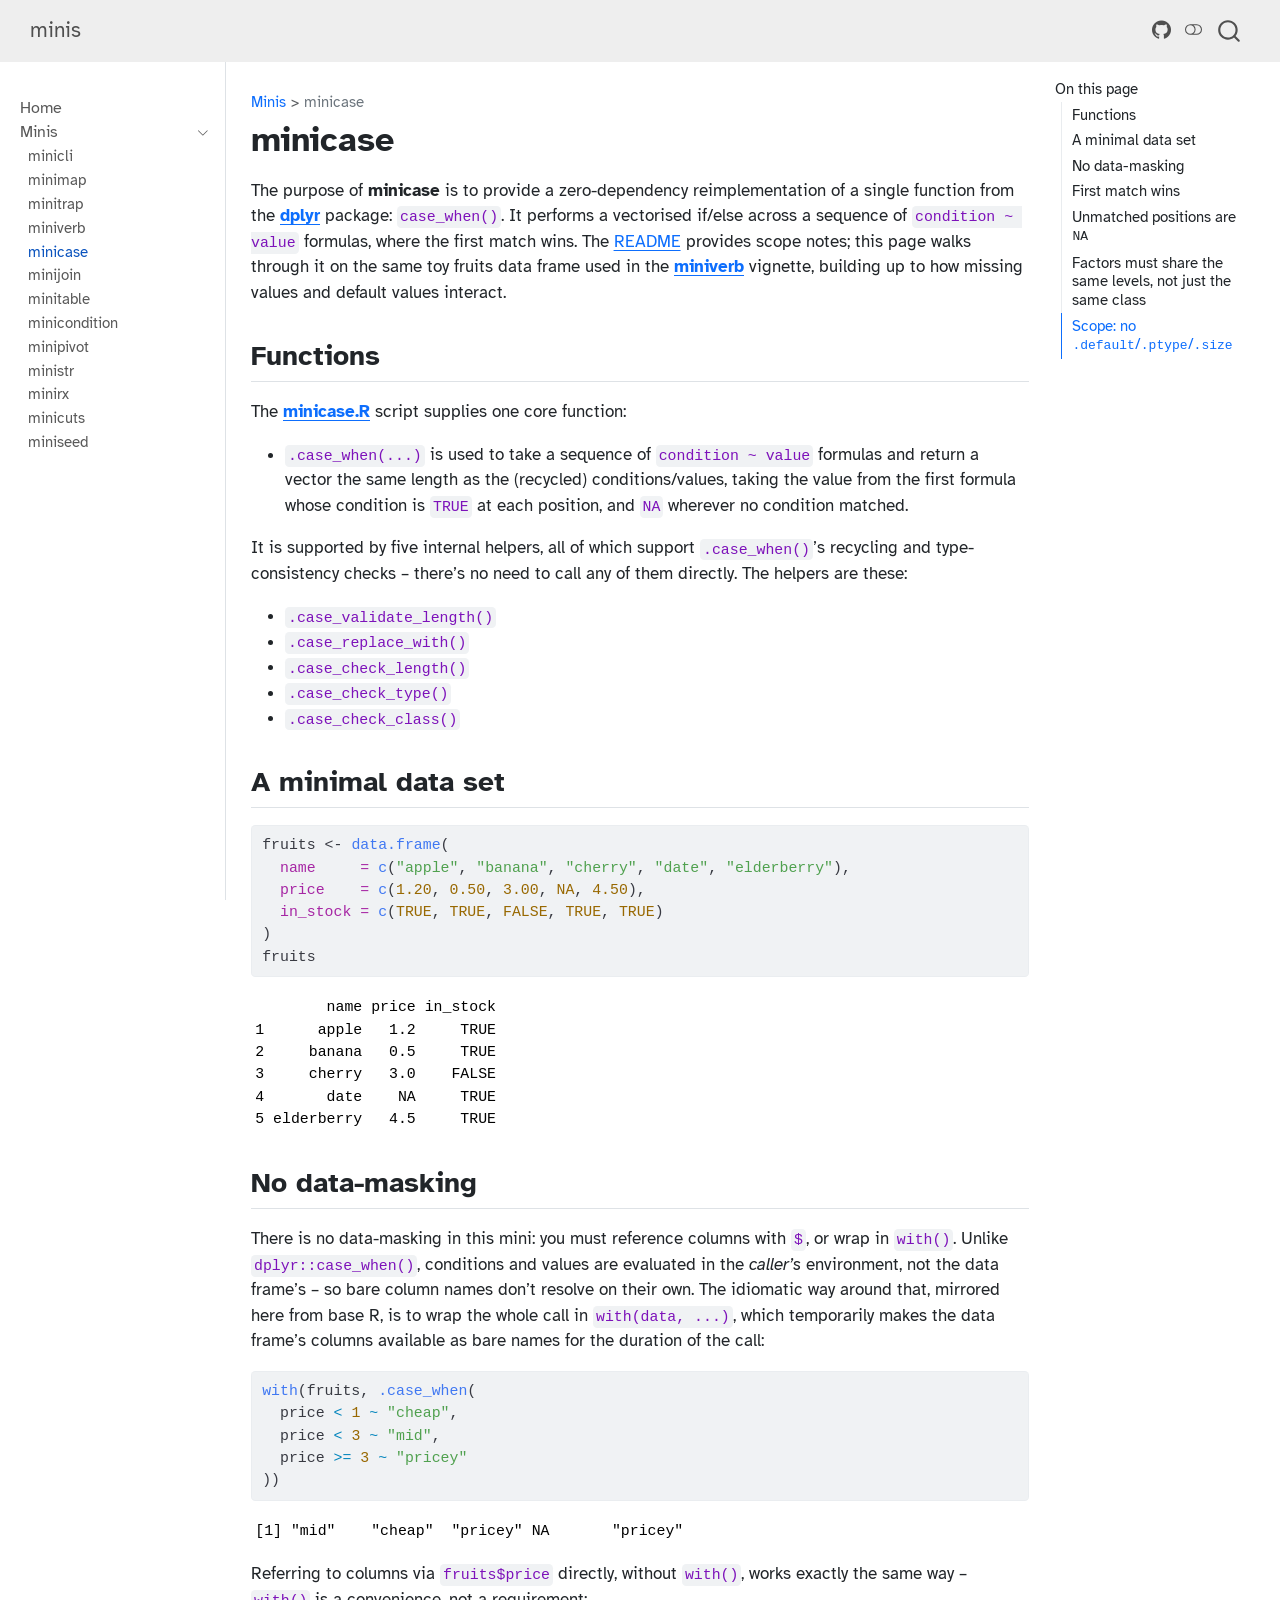
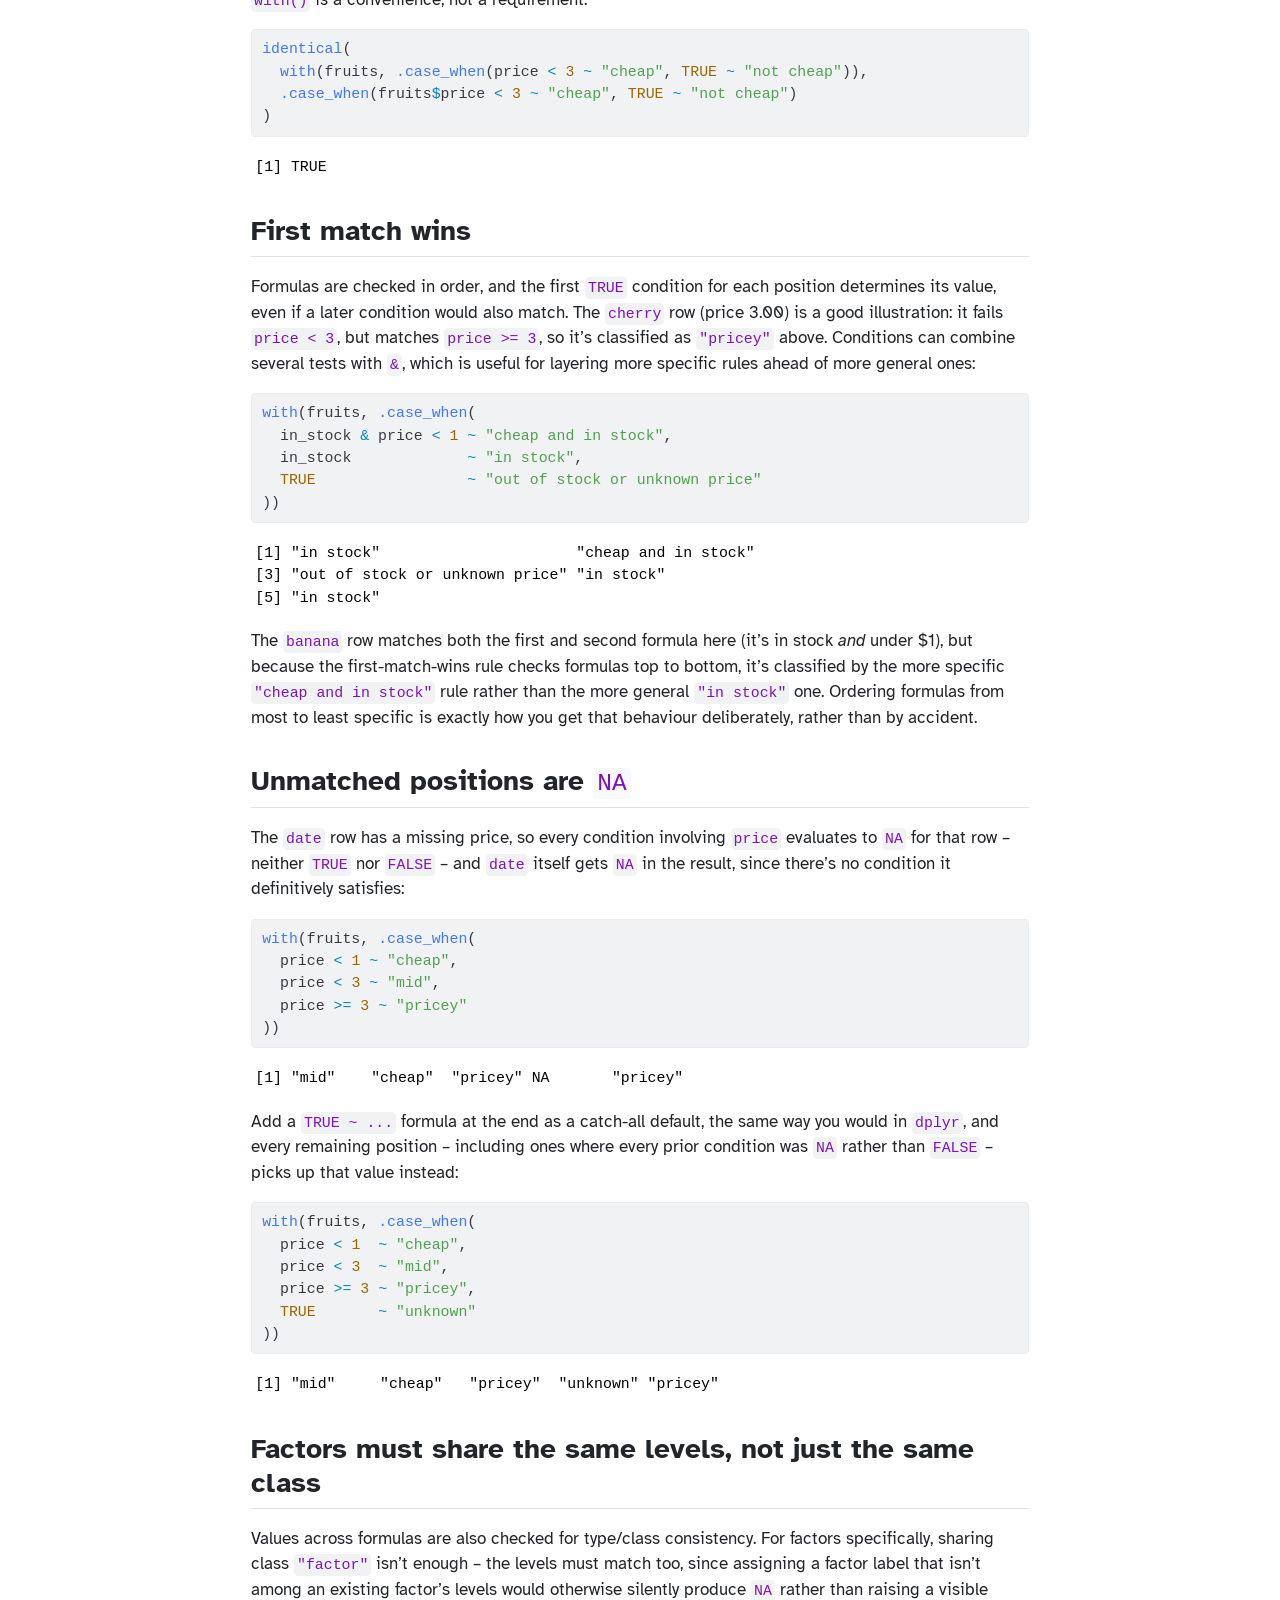
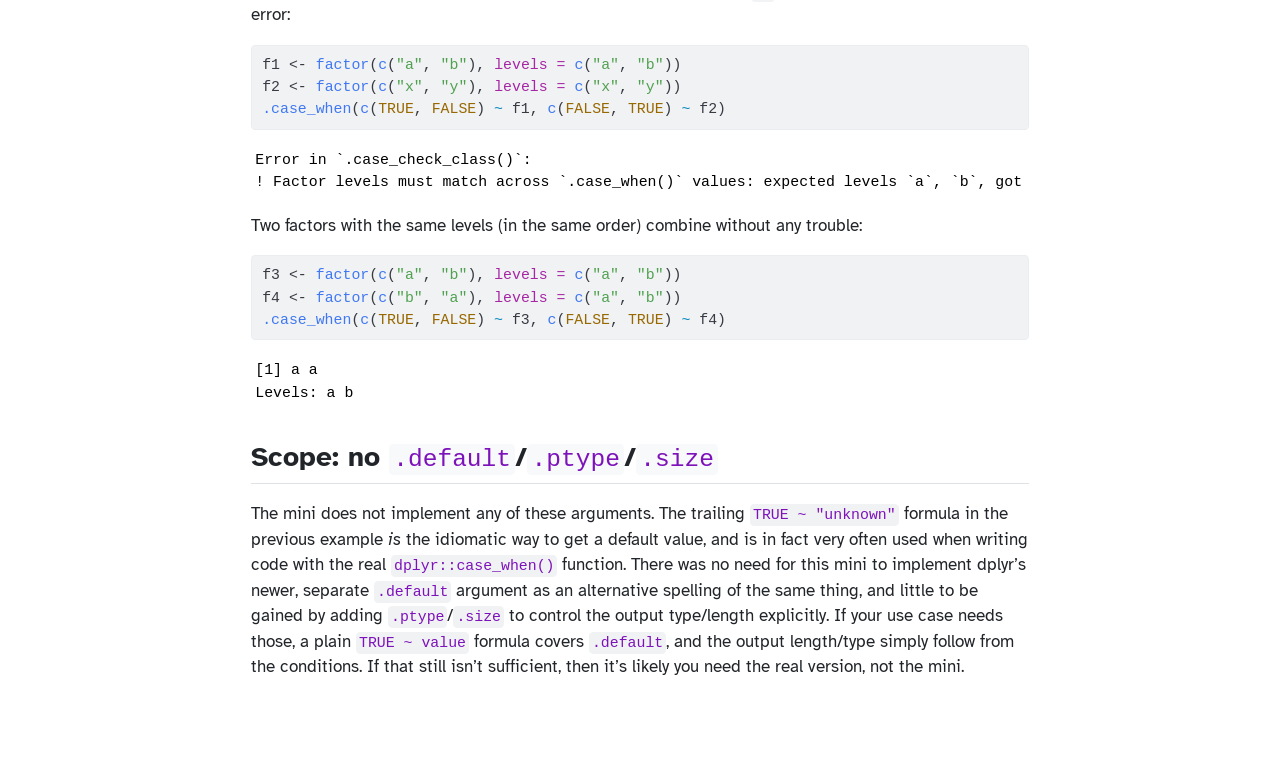
==== commit 1dbe4e6f: "deploy: 503797ab36e1ee2e403afd7f610062a0b150271d" ====
--- a/minicase/index.html
+++ b/minicase/index.html
@@ -420,6 +420,12 @@
  <span class="menu-text">minicuts</span></a>
   </div>
 </li>
+          <li class="sidebar-item">
+  <div class="sidebar-item-container"> 
+  <a href="../miniseed/index.html" class="sidebar-item-text sidebar-link">
+ <span class="menu-text">miniseed</span></a>
+  </div>
+</li>
       </ul>
   </li>
     </ul>
